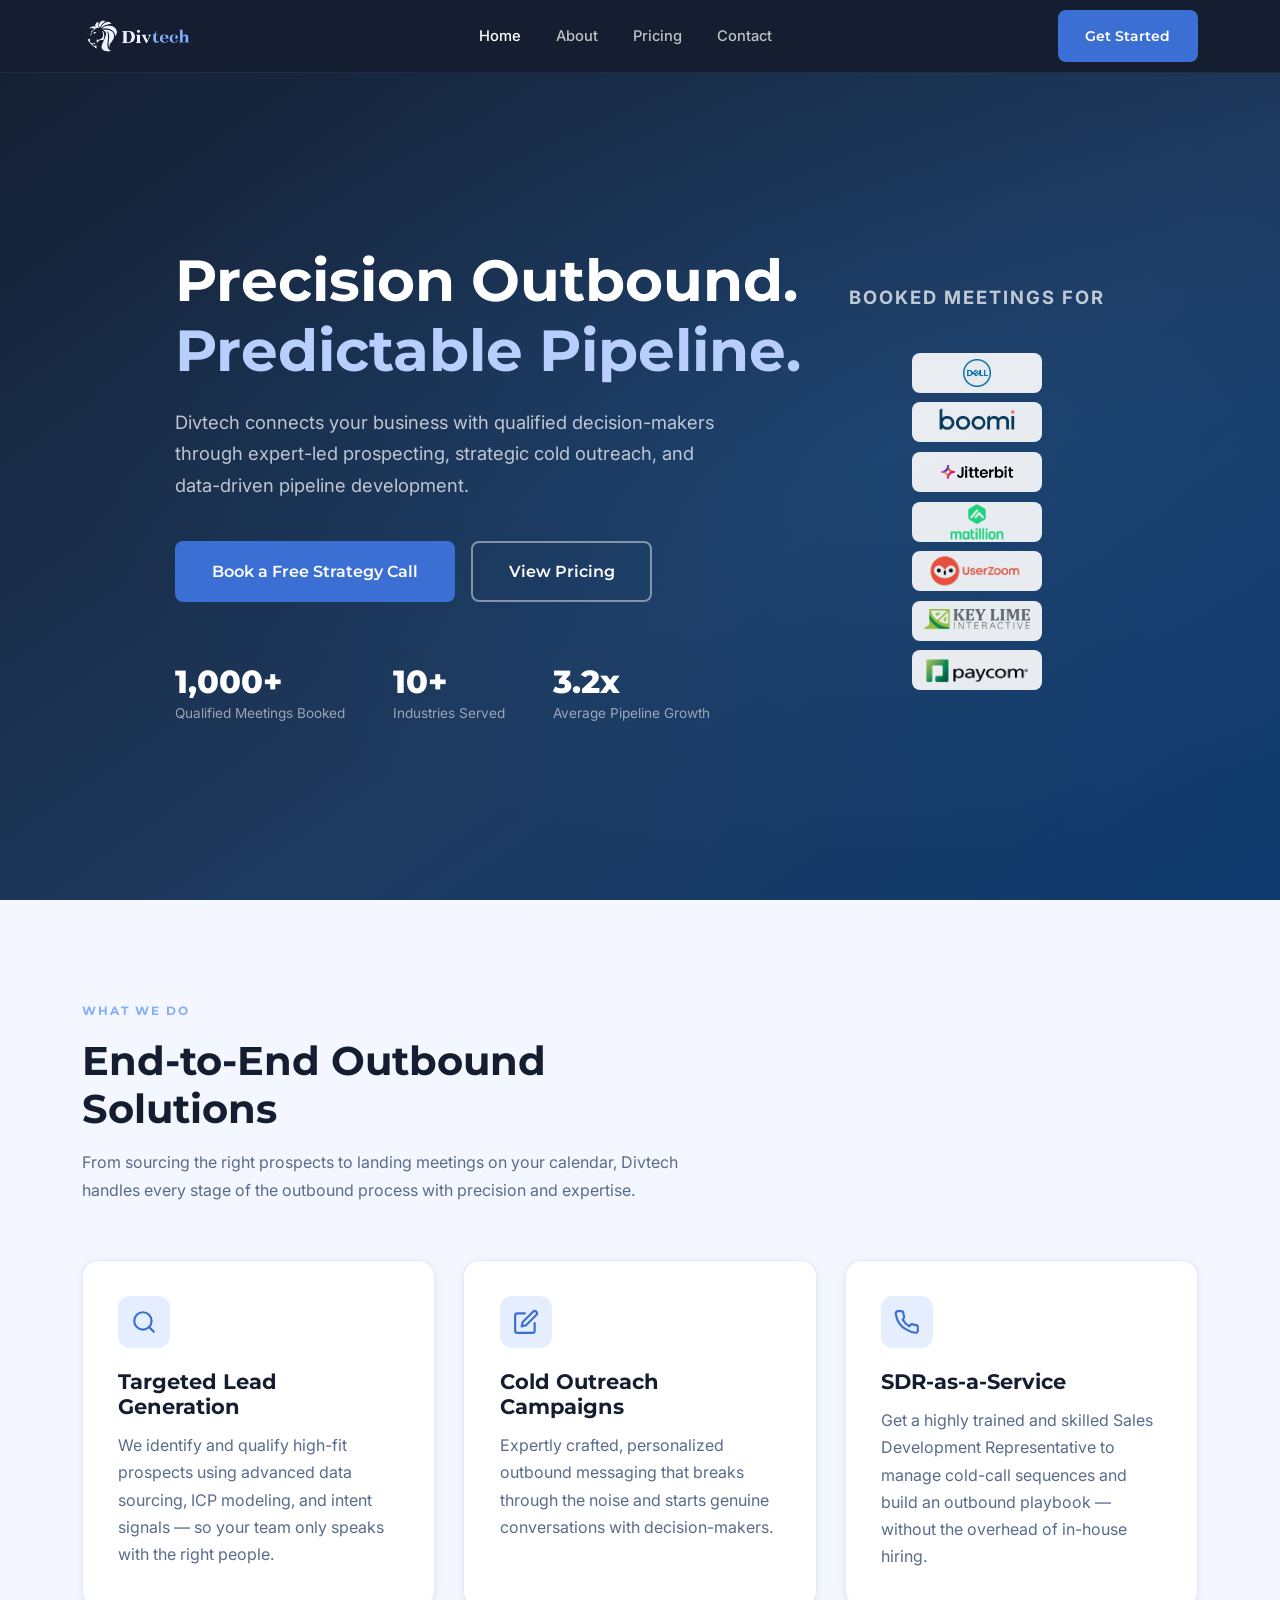
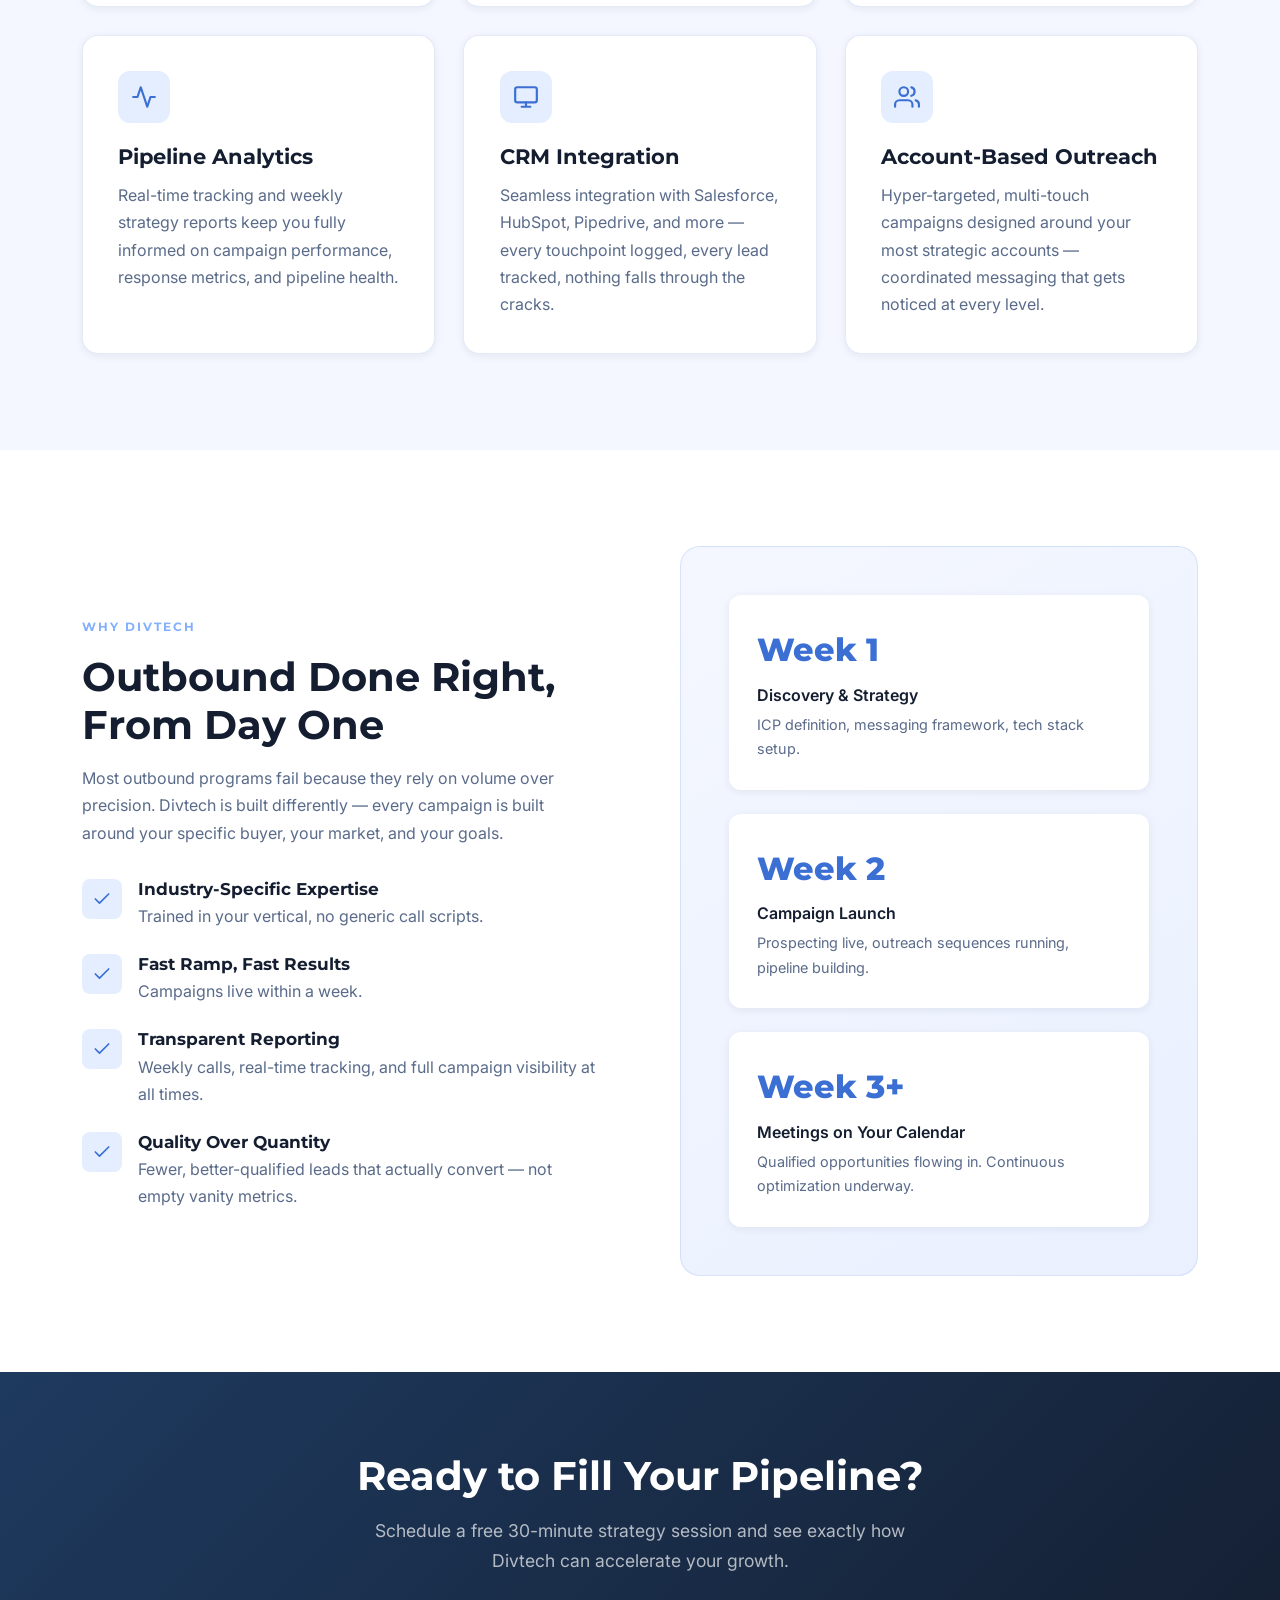
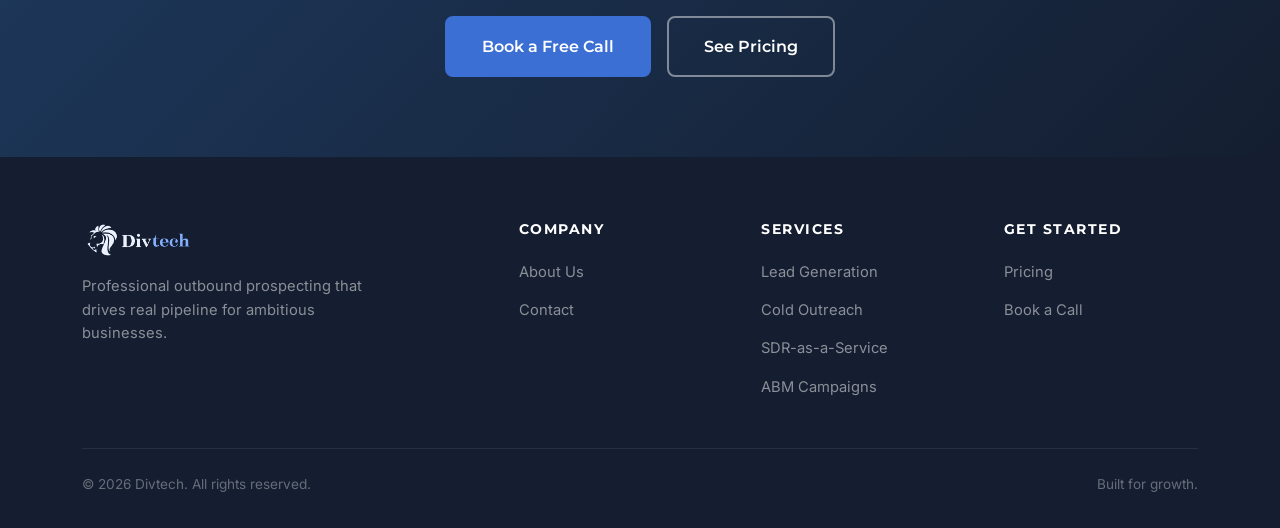
==== index.html @ 72337673 "Remove AB Specialty Silicones logo from hero" ====
<!DOCTYPE html>
<html lang="en">
<head>
  <meta charset="UTF-8" />
  <meta name="viewport" content="width=device-width, initial-scale=1.0" />
  <title>Divtech | Precision Outbound Prospecting</title>
  <link rel="icon" href="Logo%20Files/Favicons/browser.png" type="image/png" />
  <link rel="apple-touch-icon" href="Logo%20Files/Favicons/iPhone.png" />
  <link rel="stylesheet" href="css/styles.css" />
</head>
<body>

  <!-- NAV -->
  <nav class="nav">
    <div class="nav-inner">
      <a href="index.html" class="nav-logo"><img src="Logo%20Files/png/Color%20logo%20-%20no%20background.png" alt="Divtech" style="height:38px;" /></a>
      <ul class="nav-links">
        <li><a href="index.html" class="active">Home</a></li>
        <li><a href="about.html">About</a></li>
        <li><a href="pricing.html">Pricing</a></li>
        <li><a href="contact.html">Contact</a></li>
      </ul>
      <div class="nav-right">
        <a href="contact.html" class="btn btn-primary">Get Started</a>
      </div>
      <button class="nav-toggle" aria-label="Toggle menu">&#9776;</button>
    </div>
  </nav>
  <script>
    document.querySelector('.nav-toggle').addEventListener('click', function() {
      document.querySelector('.nav-links').classList.toggle('open');
    });
  </script>

  <!-- HERO -->
  <section class="hero">
    <div class="container hero-inner">
      <div class="hero-content">
        <h1>Precision Outbound.<br><span>Predictable Pipeline.</span></h1>
        <p>Divtech connects your business with qualified decision-makers through expert-led prospecting, strategic cold outreach, and data-driven pipeline development.</p>
        <div class="hero-cta">
          <a href="contact.html" class="btn btn-primary btn-lg">Book a Free Strategy Call</a>
          <a href="pricing.html" class="btn btn-outline-white btn-lg">View Pricing</a>
        </div>
        <div class="hero-stats">
          <div>
            <div class="hero-stat-num">1,000+</div>
            <div class="hero-stat-label">Qualified Meetings Booked</div>
          </div>
          <div>
            <div class="hero-stat-num">10+</div>
            <div class="hero-stat-label">Industries Served</div>
          </div>
          <div>
            <div class="hero-stat-num">3.2x</div>
            <div class="hero-stat-label">Average Pipeline Growth</div>
          </div>
        </div>
      </div>

      <div class="hero-clients">
        <p class="hero-clients-label">Booked meetings for</p>
        <div class="hero-clients-logos">
          <div class="logo-pill"><img src="Client%20Logos/Dell_logo.png" alt="Dell" /></div>
          <div class="logo-pill"><img src="Client%20Logos/boomi_logo.PNG" alt="Boomi" /></div>
          <div class="logo-pill logo-pill-2x"><img src="Client%20Logos/jitterbit_logo.png" alt="Jitterbit" /></div>
          <div class="logo-pill logo-pill-2x"><img src="Client%20Logos/Matillion_Logo.png" alt="Matillion" /></div>
          <div class="logo-pill logo-pill-2x"><img src="Client%20Logos/UserZoom_logo.png" alt="UserZoom" /></div>
          <div class="logo-pill"><img src="Client%20Logos/Key_Lime_Logo.png" alt="Key Lime Interactive" /></div>
          <div class="logo-pill"><img src="Client%20Logos/Paycom_logo.png" alt="Paycom" /></div>
        </div>
      </div>
    </div>
  </section>

  <!-- SERVICES -->
  <section class="section section-off">
    <div class="container">
      <div class="section-header">
        <span class="section-label">What We Do</span>
        <h2>End-to-End Outbound Solutions</h2>
        <p>From sourcing the right prospects to landing meetings on your calendar, Divtech handles every stage of the outbound process with precision and expertise.</p>
      </div>
      <div class="services-grid">
        <div class="card">
          <div class="card-icon">
            <svg fill="none" stroke-width="2" stroke-linecap="round" stroke-linejoin="round" viewBox="0 0 24 24"><circle cx="11" cy="11" r="8"/><path d="m21 21-4.35-4.35"/></svg>
          </div>
          <h3>Targeted Lead Generation</h3>
          <p>We identify and qualify high-fit prospects using advanced data sourcing, ICP modeling, and intent signals — so your team only speaks with the right people.</p>
        </div>
        <div class="card">
          <div class="card-icon">
            <svg fill="none" stroke-width="2" stroke-linecap="round" stroke-linejoin="round" viewBox="0 0 24 24"><path d="M11 4H4a2 2 0 0 0-2 2v14a2 2 0 0 0 2 2h14a2 2 0 0 0 2-2v-7"/><path d="M18.5 2.5a2.121 2.121 0 0 1 3 3L12 15l-4 1 1-4 9.5-9.5z"/></svg>
          </div>
          <h3>Cold Outreach Campaigns</h3>
          <p>Expertly crafted, personalized outbound messaging that breaks through the noise and starts genuine conversations with decision-makers.</p>
        </div>
        <div class="card">
          <div class="card-icon">
            <svg fill="none" stroke-width="2" stroke-linecap="round" stroke-linejoin="round" viewBox="0 0 24 24"><path d="M22 16.92v3a2 2 0 0 1-2.18 2 19.79 19.79 0 0 1-8.63-3.07A19.5 19.5 0 0 1 4.69 13a19.79 19.79 0 0 1-3.07-8.67A2 2 0 0 1 3.6 2h3a2 2 0 0 1 2 1.72c.127.96.361 1.903.7 2.81a2 2 0 0 1-.45 2.11L8.09 9.91a16 16 0 0 0 6 6l1.27-1.27a2 2 0 0 1 2.11-.45c.907.339 1.85.573 2.81.7A2 2 0 0 1 22 16.92z"/></svg>
          </div>
          <h3>SDR-as-a-Service</h3>
          <p>Get a highly trained and skilled Sales Development Representative to manage cold-call sequences and build an outbound playbook — without the overhead of in-house hiring.</p>
        </div>
        <div class="card">
          <div class="card-icon">
            <svg fill="none" stroke-width="2" stroke-linecap="round" stroke-linejoin="round" viewBox="0 0 24 24"><polyline points="22 12 18 12 15 21 9 3 6 12 2 12"/></svg>
          </div>
          <h3>Pipeline Analytics</h3>
          <p>Real-time tracking and weekly strategy reports keep you fully informed on campaign performance, response metrics, and pipeline health.</p>
        </div>
        <div class="card">
          <div class="card-icon">
            <svg fill="none" stroke-width="2" stroke-linecap="round" stroke-linejoin="round" viewBox="0 0 24 24"><rect x="2" y="3" width="20" height="14" rx="2"/><path d="M8 21h8M12 17v4"/></svg>
          </div>
          <h3>CRM Integration</h3>
          <p>Seamless integration with Salesforce, HubSpot, Pipedrive, and more — every touchpoint logged, every lead tracked, nothing falls through the cracks.</p>
        </div>
        <div class="card">
          <div class="card-icon">
            <svg fill="none" stroke-width="2" stroke-linecap="round" stroke-linejoin="round" viewBox="0 0 24 24"><path d="M17 21v-2a4 4 0 0 0-4-4H5a4 4 0 0 0-4 4v2"/><circle cx="9" cy="7" r="4"/><path d="M23 21v-2a4 4 0 0 0-3-3.87"/><path d="M16 3.13a4 4 0 0 1 0 7.75"/></svg>
          </div>
          <h3>Account-Based Outreach</h3>
          <p>Hyper-targeted, multi-touch campaigns designed around your most strategic accounts — coordinated messaging that gets noticed at every level.</p>
        </div>
      </div>
    </div>
  </section>

  <!-- WHY US -->
  <section class="section">
    <div class="container">
      <div class="why-grid">
        <div>
          <span class="section-label">Why Divtech</span>
          <h2>Outbound Done Right, From Day One</h2>
          <p style="margin: 1rem 0 2rem;">Most outbound programs fail because they rely on volume over precision. Divtech is built differently — every campaign is built around your specific buyer, your market, and your goals.</p>
          <ul class="why-list">
            <li class="why-item">
              <div class="why-icon"><svg fill="none" stroke-width="2" stroke-linecap="round" stroke-linejoin="round" viewBox="0 0 24 24"><polyline points="20 6 9 17 4 12"/></svg></div>
              <div><h4>Industry-Specific Expertise</h4><p>Trained in your vertical, no generic call scripts.</p></div>
            </li>
            <li class="why-item">
              <div class="why-icon"><svg fill="none" stroke-width="2" stroke-linecap="round" stroke-linejoin="round" viewBox="0 0 24 24"><polyline points="20 6 9 17 4 12"/></svg></div>
              <div><h4>Fast Ramp, Fast Results</h4><p>Campaigns live within a week.</p></div>
            </li>
            <li class="why-item">
              <div class="why-icon"><svg fill="none" stroke-width="2" stroke-linecap="round" stroke-linejoin="round" viewBox="0 0 24 24"><polyline points="20 6 9 17 4 12"/></svg></div>
              <div><h4>Transparent Reporting</h4><p>Weekly calls, real-time tracking, and full campaign visibility at all times.</p></div>
            </li>
            <li class="why-item">
              <div class="why-icon"><svg fill="none" stroke-width="2" stroke-linecap="round" stroke-linejoin="round" viewBox="0 0 24 24"><polyline points="20 6 9 17 4 12"/></svg></div>
              <div><h4>Quality Over Quantity</h4><p>Fewer, better-qualified leads that actually convert — not empty vanity metrics.</p></div>
            </li>
          </ul>
        </div>
        <div style="background: linear-gradient(145deg, var(--off-white), var(--gray-light)); border-radius: 20px; padding: 3rem; border: 1px solid var(--border);">
          <div style="display:flex; flex-direction:column; gap:1.5rem;">
            <div style="background:white; border-radius:12px; padding:1.75rem; box-shadow: var(--shadow-sm);">
              <div style="font-family:'Montserrat',sans-serif; font-weight:800; font-size:2rem; color:var(--blue);">Week 1</div>
              <div style="font-weight:600; color:var(--navy); margin:0.25rem 0;">Discovery & Strategy</div>
              <p style="font-size:0.9rem;">ICP definition, messaging framework, tech stack setup.</p>
            </div>
            <div style="background:white; border-radius:12px; padding:1.75rem; box-shadow: var(--shadow-sm);">
              <div style="font-family:'Montserrat',sans-serif; font-weight:800; font-size:2rem; color:var(--blue);">Week 2</div>
              <div style="font-weight:600; color:var(--navy); margin:0.25rem 0;">Campaign Launch</div>
              <p style="font-size:0.9rem;">Prospecting live, outreach sequences running, pipeline building.</p>
            </div>
            <div style="background:white; border-radius:12px; padding:1.75rem; box-shadow: var(--shadow-sm);">
              <div style="font-family:'Montserrat',sans-serif; font-weight:800; font-size:2rem; color:var(--blue);">Week 3+</div>
              <div style="font-weight:600; color:var(--navy); margin:0.25rem 0;">Meetings on Your Calendar</div>
              <p style="font-size:0.9rem;">Qualified opportunities flowing in. Continuous optimization underway.</p>
            </div>
          </div>
        </div>
      </div>
    </div>
  </section>

  <!-- CTA -->
  <div class="cta-section">
    <div class="container">
      <h2>Ready to Fill Your Pipeline?</h2>
      <p>Schedule a free 30-minute strategy session and see exactly how Divtech can accelerate your growth.</p>
      <div class="cta-btns">
        <a href="contact.html" class="btn btn-primary btn-lg">Book a Free Call</a>
        <a href="pricing.html" class="btn btn-outline-white btn-lg">See Pricing</a>
      </div>
    </div>
  </div>

  <!-- FOOTER -->
  <footer class="footer">
    <div class="container">
      <div class="footer-grid">
        <div class="footer-brand">
          <a href="index.html" class="nav-logo"><img src="Logo%20Files/png/Color%20logo%20-%20no%20background.png" alt="Divtech" style="height:38px;" /></a>
          <p>Professional outbound prospecting that drives real pipeline for ambitious businesses.</p>
        </div>
        <div class="footer-col">
          <h5>Company</h5>
          <ul class="footer-links">
            <li><a href="about.html">About Us</a></li>
            <li><a href="contact.html">Contact</a></li>
          </ul>
        </div>
        <div class="footer-col">
          <h5>Services</h5>
          <ul class="footer-links">
            <li><a href="#">Lead Generation</a></li>
            <li><a href="#">Cold Outreach</a></li>
            <li><a href="#">SDR-as-a-Service</a></li>
            <li><a href="#">ABM Campaigns</a></li>
          </ul>
        </div>
        <div class="footer-col">
          <h5>Get Started</h5>
          <ul class="footer-links">
            <li><a href="pricing.html">Pricing</a></li>
            <li><a href="contact.html">Book a Call</a></li>
          </ul>
        </div>
      </div>
      <hr class="footer-divider" />
      <div class="footer-bottom">
        <p>&copy; 2026 Divtech. All rights reserved.</p>
        <p>Built for growth.</p>
      </div>
    </div>
  </footer>

</body>
</html>
---- css/styles.css ----
@import url('https://fonts.googleapis.com/css2?family=Montserrat:wght@400;500;600;700;800&family=Inter:wght@300;400;500;600&display=swap');

/* ORIGINAL PALETTE (revert if needed):
  --navy:       #08111E;
  --blue-dark:  #0C2D57;
  --blue:       #1558A0;
  --blue-mid:   #84affd;
  --blue-light: #AED6F1;
  --blue-pale:  #D6EAF8;
  --off-white:  #F5F8FC;
  --gray-light: #EBF2F9;
  --text:       #1C2B3A;
  --text-muted: #56677A;
  --border:     rgba(21, 88, 160, 0.14);
*/

:root {
  --navy:       #141E30;
  --blue-dark:  #1E3A5F;
  --blue:       #3B6FD4;
  --blue-mid:   #84affd;
  --blue-light: #B8CFFE;
  --blue-pale:  #E4EEFF;
  --off-white:  #F4F7FF;
  --gray-light: #EAF0FF;
  --white:      #FFFFFF;
  --text:       #1A2540;
  --text-muted: #5A6B8A;
  --border:     rgba(59, 111, 212, 0.14);
  --shadow-sm:  0 2px 8px rgba(20,30,48,0.07);
  --shadow-md:  0 6px 24px rgba(20,30,48,0.11);
  --shadow-lg:  0 12px 48px rgba(20,30,48,0.16);
  --radius:     8px;
  --radius-lg:  16px;
  --max-w:      1180px;
}

*, *::before, *::after { box-sizing: border-box; margin: 0; padding: 0; }
html { scroll-behavior: smooth; }
body { font-family: 'Inter', sans-serif; color: var(--text); background: var(--white); line-height: 1.7; font-size: 1rem; }
img { max-width: 100%; display: block; }
a { text-decoration: none; }

h1, h2, h3, h4, h5 { font-family: 'Montserrat', sans-serif; font-weight: 700; line-height: 1.2; color: var(--navy); }
h1 { font-size: clamp(2.2rem, 5vw, 3.6rem); }
h2 { font-size: clamp(1.7rem, 3.5vw, 2.5rem); }
h3 { font-size: 1.3rem; }
h4 { font-size: 1.05rem; }
p { color: var(--text-muted); }

/* ── LAYOUT ── */
.container { max-width: var(--max-w); margin: 0 auto; padding: 0 2rem; }
.section { padding: 96px 0; }
.section-sm { padding: 64px 0; }
.section-dark { background: var(--navy); }
.section-off { background: var(--off-white); }
.section-label {
  display: inline-block;
  font-family: 'Montserrat', sans-serif;
  font-size: 0.75rem;
  font-weight: 700;
  letter-spacing: 2px;
  text-transform: uppercase;
  color: var(--blue-mid);
  margin-bottom: 1rem;
}
.section-header { max-width: 620px; margin-bottom: 3.5rem; }
.section-header h2 { margin-bottom: 1rem; }
.section-header.centered { text-align: center; margin: 0 auto 3.5rem; }

/* ── NAV ── */
.nav {
  position: fixed; top: 0; left: 0; right: 0; z-index: 1000;
  background: var(--navy);
  border-bottom: 1px solid rgba(174,214,241,0.08);
  backdrop-filter: blur(10px);
}
.nav-inner {
  max-width: var(--max-w); margin: 0 auto; padding: 0 2rem;
  display: flex; align-items: center; justify-content: space-between;
  height: 72px;
}
.nav-logo {
  font-family: 'Montserrat', sans-serif;
  font-size: 1.55rem; font-weight: 800;
  color: var(--white); letter-spacing: -0.5px;
}
.nav-logo span { color: var(--blue-mid); }
.nav-links { display: flex; align-items: center; gap: 2.2rem; list-style: none; }
.nav-links a {
  color: rgba(255,255,255,0.72); font-size: 0.92rem;
  font-weight: 500; transition: color 0.2s;
}
.nav-links a:hover, .nav-links a.active { color: var(--white); }
.nav-right { display: flex; align-items: center; gap: 1rem; }

/* ── BUTTONS ── */
.btn {
  display: inline-flex; align-items: center; gap: 0.5rem;
  padding: 0.72rem 1.6rem; border-radius: var(--radius);
  font-family: 'Montserrat', sans-serif; font-size: 0.9rem; font-weight: 600;
  cursor: pointer; transition: all 0.22s; border: 2px solid transparent; white-space: nowrap;
}
.btn-primary { background: var(--blue); color: var(--white); border-color: var(--blue); }
.btn-primary:hover { background: var(--blue-dark); border-color: var(--blue-dark); transform: translateY(-1px); box-shadow: 0 6px 20px rgba(21,88,160,0.38); }
.btn-outline-white { background: transparent; color: var(--white); border-color: rgba(255,255,255,0.45); }
.btn-outline-white:hover { border-color: var(--white); background: rgba(255,255,255,0.08); }
.btn-outline { background: transparent; color: var(--blue); border-color: var(--blue); }
.btn-outline:hover { background: var(--blue); color: var(--white); }
.btn-lg { padding: 0.95rem 2.2rem; font-size: 1rem; }

/* ── HERO ── */
.hero {
  min-height: 100vh;
  background: linear-gradient(145deg, var(--navy) 0%, var(--blue-dark) 60%, #0E3A6E 100%);
  display: flex; align-items: center;
  padding-top: 72px;
  position: relative; overflow: hidden;
}
.hero::before {
  content: '';
  position: absolute; inset: 0;
  background: radial-gradient(ellipse at 70% 50%, rgba(26,111,191,0.18) 0%, transparent 65%);
}
.hero-inner { position: relative; z-index: 1; padding: 80px 0; }
.hero-badge {
  display: inline-flex; align-items: center; gap: 0.5rem;
  background: rgba(174,214,241,0.1); border: 1px solid rgba(174,214,241,0.25);
  color: var(--blue-light); padding: 0.4rem 1rem; border-radius: 100px;
  font-size: 0.82rem; font-weight: 600; letter-spacing: 0.5px;
  margin-bottom: 1.8rem;
}
.hero h1 { color: var(--white); margin-bottom: 1.4rem; max-width: 700px; }
.hero h1 span { color: var(--blue-light); }
.hero p { font-size: 1.15rem; color: rgba(255,255,255,0.72); max-width: 560px; margin-bottom: 2.5rem; }
.hero-cta { display: flex; gap: 1rem; flex-wrap: wrap; margin-bottom: 4rem; }
.hero-stats { display: flex; gap: 3rem; flex-wrap: wrap; }
.hero-stat-num {
  font-family: 'Montserrat', sans-serif;
  font-size: 2rem; font-weight: 800; color: var(--white); line-height: 1;
}
.hero-stat-label { font-size: 0.85rem; color: rgba(255,255,255,0.55); margin-top: 0.25rem; }

/* ── PAGE HEADER ── */
.page-header {
  background: linear-gradient(145deg, var(--navy) 0%, var(--blue-dark) 100%);
  padding: 140px 0 80px;
  text-align: center;
}
.page-header h1 { color: var(--white); margin-bottom: 1rem; }
.page-header p { color: rgba(255,255,255,0.68); font-size: 1.1rem; max-width: 560px; margin: 0 auto; }

/* ── CARDS ── */
.card {
  background: var(--white); border-radius: var(--radius-lg);
  padding: 2.2rem; border: 1px solid var(--border);
  box-shadow: var(--shadow-sm); transition: box-shadow 0.25s, transform 0.25s;
}
.card:hover { box-shadow: var(--shadow-md); transform: translateY(-3px); }
.card-icon {
  width: 52px; height: 52px; border-radius: 12px;
  background: var(--blue-pale); display: flex; align-items: center; justify-content: center;
  margin-bottom: 1.4rem;
}
.card-icon svg { width: 26px; height: 26px; stroke: var(--blue); }
.card h3 { margin-bottom: 0.75rem; }

/* ── GRID ── */
.grid-2 { display: grid; grid-template-columns: repeat(2, 1fr); gap: 1.75rem; }
.grid-3 { display: grid; grid-template-columns: repeat(3, 1fr); gap: 1.75rem; }
.grid-4 { display: grid; grid-template-columns: repeat(4, 1fr); gap: 1.5rem; }

/* ── CLIENTS BAR ── */
.hero-inner { display: flex; align-items: center; justify-content: space-between; gap: 3rem; }
.hero-content { flex: 1; }
.hero-clients { flex-shrink: 0; display: flex; flex-direction: column; align-items: center; }
.hero-clients-label { font-size: 0.72rem; font-weight: 700; letter-spacing: 2px; text-transform: uppercase; color: rgba(255,255,255,0.45); margin-bottom: 1rem; text-align: center; }
.hero-clients-logos { display: flex; flex-direction: column; gap: 0.6rem; }
.logo-pill { background: #ffffff; border-radius: 8px; padding: 6px 12px; width: 130px; height: 40px; display: flex; align-items: center; justify-content: center; opacity: 0.9; transition: opacity 0.2s; }
.logo-pill:hover { opacity: 1; }
.logo-pill img { max-width: 100%; max-height: 100%; object-fit: contain; background: none; }
.logo-pill-sm { padding: 0 2px; }
.logo-pill-2x { overflow: hidden; padding: 0; }
.logo-pill-2x img { transform: scale(2); }

/* ── SERVICES ── */
.services-grid { display: grid; grid-template-columns: repeat(3, 1fr); gap: 1.75rem; }

/* ── STATS BAR ── */
.stats-bar { background: var(--blue); padding: 3rem 0; }
.stats-bar-inner { display: flex; justify-content: space-around; flex-wrap: wrap; gap: 2rem; }
.stat-item { text-align: center; }
.stat-num { font-family: 'Montserrat', sans-serif; font-size: 2.4rem; font-weight: 800; color: var(--white); }
.stat-label { font-size: 0.88rem; color: rgba(255,255,255,0.7); margin-top: 0.25rem; }

/* ── WHY US ── */
.why-grid { display: grid; grid-template-columns: 1fr 1fr; gap: 5rem; align-items: center; }
.why-list { list-style: none; display: flex; flex-direction: column; gap: 1.5rem; }
.why-item { display: flex; gap: 1rem; align-items: flex-start; }
.why-icon {
  width: 40px; height: 40px; border-radius: 8px;
  background: var(--blue-pale); flex-shrink: 0;
  display: flex; align-items: center; justify-content: center;
}
.why-icon svg { width: 20px; height: 20px; stroke: var(--blue); }
.why-item h4 { margin-bottom: 0.25rem; }

/* ── CTA SECTION ── */
.cta-section {
  background: linear-gradient(135deg, var(--blue-dark) 0%, var(--navy) 100%);
  padding: 80px 0; text-align: center;
}
.cta-section h2 { color: var(--white); margin-bottom: 1rem; }
.cta-section p { color: rgba(255,255,255,0.68); font-size: 1.1rem; max-width: 540px; margin: 0 auto 2.5rem; }
.cta-btns { display: flex; justify-content: center; gap: 1rem; flex-wrap: wrap; }

/* ── PRICING ── */
.pricing-grid { display: grid; grid-template-columns: repeat(4, 1fr); gap: 1.5rem; align-items: start; }
.pricing-card {
  background: var(--white); border-radius: var(--radius-lg);
  padding: 2.5rem 2rem; border: 1px solid var(--border); box-shadow: var(--shadow-sm);
}
.pricing-card.featured {
  background: #84affd; border-color: #84affd;
  box-shadow: var(--shadow-lg);
}
.pricing-card.featured h3,
.pricing-card.featured .pricing-price,
.pricing-card.featured .pricing-period,
.pricing-card.featured p,
.pricing-card.featured .pricing-features li { color: var(--navy); }
.pricing-card.featured .pricing-features li::before { color: var(--navy); }
.pricing-badge {
  display: inline-block; background: rgba(255,255,255,0.2);
  color: var(--white); font-size: 0.75rem; font-weight: 700;
  letter-spacing: 1px; text-transform: uppercase;
  padding: 0.3rem 0.85rem; border-radius: 100px; margin-bottom: 1.2rem;
}
.pricing-card h3 { margin-bottom: 0.5rem; }
.pricing-card > p { font-size: 0.92rem; margin-bottom: 1.75rem; }
.pricing-price { font-family: 'Montserrat', sans-serif; font-size: 2.8rem; font-weight: 800; color: var(--navy); line-height: 1; }
.pricing-period { font-size: 0.9rem; color: var(--text-muted); margin-bottom: 1.75rem; margin-top: 0.25rem; }
.pricing-divider { border: none; border-top: 1px solid var(--border); margin: 1.5rem 0; }
.pricing-card.featured .pricing-divider { border-color: rgba(20,30,48,0.15); }
.pricing-features { list-style: none; display: flex; flex-direction: column; gap: 0.85rem; margin-bottom: 2rem; }
.pricing-features li { display: flex; align-items: flex-start; gap: 0.6rem; font-size: 0.93rem; color: var(--text-muted); }
.pricing-features li::before { content: '✓'; font-weight: 700; color: var(--blue); flex-shrink: 0; margin-top: 0.05rem; }
.pricing-card.featured .btn-outline-white { border-color: var(--navy); color: var(--navy); }
.pricing-card.featured .pricing-badge { background: rgba(20,30,48,0.15); color: var(--navy); }

/* ── REVIEWS ── */
.reviews-grid { display: grid; grid-template-columns: repeat(3, 1fr); gap: 1.75rem; }
.review-card {
  background: var(--white); border-radius: var(--radius-lg);
  padding: 2rem; border: 1px solid var(--border); box-shadow: var(--shadow-sm);
}
.review-stars { color: #F4C430; font-size: 1rem; margin-bottom: 1rem; letter-spacing: 2px; }
.review-text { font-style: italic; color: var(--text-muted); margin-bottom: 1.5rem; line-height: 1.7; }
.reviewer { display: flex; align-items: center; gap: 0.85rem; }
.reviewer-avatar {
  width: 44px; height: 44px; border-radius: 50%;
  background: var(--blue-pale); display: flex; align-items: center; justify-content: center;
  font-family: 'Montserrat', sans-serif; font-weight: 700; font-size: 0.9rem; color: var(--blue);
}
.reviewer-name { font-family: 'Montserrat', sans-serif; font-weight: 600; font-size: 0.95rem; color: var(--navy); }
.reviewer-role { font-size: 0.82rem; color: var(--text-muted); }
.rating-summary {
  text-align: center; background: var(--blue); color: var(--white);
  border-radius: var(--radius-lg); padding: 3rem 2rem; margin-bottom: 3rem;
}
.rating-big { font-family: 'Montserrat', sans-serif; font-size: 5rem; font-weight: 800; line-height: 1; }
.rating-stars-big { font-size: 1.6rem; letter-spacing: 4px; color: #F4C430; margin: 0.5rem 0; }
.rating-count { color: rgba(255,255,255,0.7); font-size: 0.92rem; }

/* ── CONTACT ── */
.contact-grid { display: grid; grid-template-columns: 1fr 1.5fr; gap: 5rem; align-items: start; }
.contact-info-item { display: flex; gap: 1rem; align-items: flex-start; margin-bottom: 2rem; }
.contact-icon {
  width: 44px; height: 44px; border-radius: 10px;
  background: var(--blue-pale); flex-shrink: 0;
  display: flex; align-items: center; justify-content: center;
}
.contact-icon svg { width: 20px; height: 20px; stroke: var(--blue); }
.contact-info-item h4 { margin-bottom: 0.25rem; }
.contact-info-item p { font-size: 0.93rem; }
.form-group { margin-bottom: 1.4rem; }
.form-row { display: grid; grid-template-columns: 1fr 1fr; gap: 1.25rem; }
label { display: block; font-size: 0.88rem; font-weight: 600; color: var(--navy); margin-bottom: 0.5rem; font-family: 'Montserrat', sans-serif; }
input, textarea, select {
  width: 100%; padding: 0.8rem 1rem;
  border: 1.5px solid var(--border); border-radius: var(--radius);
  font-family: 'Inter', sans-serif; font-size: 0.95rem; color: var(--text);
  background: var(--white); transition: border-color 0.2s, box-shadow 0.2s;
  outline: none;
}
input:focus, textarea:focus, select:focus {
  border-color: var(--blue); box-shadow: 0 0 0 3px rgba(21,88,160,0.12);
}
textarea { resize: vertical; min-height: 140px; }

/* ── ABOUT ── */
.about-grid { display: grid; grid-template-columns: 1fr 1fr; gap: 5rem; align-items: center; }
.about-img-block {
  background: linear-gradient(145deg, var(--blue-dark), var(--blue));
  border-radius: var(--radius-lg); padding: 3rem;
  aspect-ratio: 4/3; display: flex; align-items: center; justify-content: center;
}
.about-img-text { text-align: center; color: var(--white); }
.about-img-text .big { font-family: 'Montserrat', sans-serif; font-size: 4rem; font-weight: 800; opacity: 0.3; display: block; }
.about-img-text span:last-child { font-size: 1rem; opacity: 0.6; }
.values-grid { display: grid; grid-template-columns: repeat(2, 1fr); gap: 1.25rem; }
.value-card {
  background: var(--white); padding: 1.75rem; border-radius: var(--radius-lg);
  border: 1px solid var(--border); box-shadow: var(--shadow-sm);
}
.value-num { font-family: 'Montserrat', sans-serif; font-size: 2rem; font-weight: 800; color: var(--blue-pale); line-height: 1; margin-bottom: 0.75rem; }
.value-card h4 { margin-bottom: 0.5rem; }

/* ── FOOTER ── */
.footer { background: var(--navy); padding: 64px 0 32px; }
.footer-grid { display: grid; grid-template-columns: 2fr 1fr 1fr 1fr; gap: 3rem; margin-bottom: 3rem; }
.footer-brand p { color: rgba(255,255,255,0.5); font-size: 0.92rem; margin-top: 1rem; max-width: 280px; line-height: 1.6; }
.footer-col h5 { font-family: 'Montserrat', sans-serif; font-size: 0.85rem; font-weight: 700; color: var(--white); text-transform: uppercase; letter-spacing: 1.5px; margin-bottom: 1.25rem; }
.footer-links { list-style: none; display: flex; flex-direction: column; gap: 0.7rem; }
.footer-links a { color: rgba(255,255,255,0.5); font-size: 0.92rem; transition: color 0.2s; }
.footer-links a:hover { color: var(--white); }
.footer-divider { border: none; border-top: 1px solid rgba(255,255,255,0.08); margin-bottom: 1.5rem; }
.footer-bottom { display: flex; justify-content: space-between; align-items: center; }
.footer-bottom p { color: rgba(255,255,255,0.35); font-size: 0.85rem; }

/* ── HAMBURGER ── */
.nav-toggle {
  display: none;
  background: none;
  border: none;
  cursor: pointer;
  color: white;
  font-size: 1.75rem;
  line-height: 1;
  padding: 0.25rem 0.5rem;
}

/* ── RESPONSIVE ── */
@media (max-width: 1024px) {
  .grid-3, .services-grid, .pricing-grid, .reviews-grid { grid-template-columns: repeat(2, 1fr); }
  .grid-4 { grid-template-columns: repeat(2, 1fr); }
  .footer-grid { grid-template-columns: 1fr 1fr; }
  .pricing-card.featured { transform: none; }
  .why-grid, .about-grid, .contact-grid { grid-template-columns: 1fr; gap: 3rem; }
}
@media (max-width: 768px) {
  .section { padding: 64px 0; }
  .grid-2, .grid-3, .services-grid, .pricing-grid, .reviews-grid, .values-grid { grid-template-columns: 1fr; }
  .nav-links {
    display: none;
    flex-direction: column;
    position: absolute;
    top: 72px; left: 0; right: 0;
    background: var(--navy);
    padding: 1rem 2rem 1.5rem;
    gap: 0;
    border-top: 1px solid rgba(174,214,241,0.08);
    z-index: 999;
  }
  .nav-links.open { display: flex; }
  .nav-links li { border-bottom: 1px solid rgba(255,255,255,0.06); }
  .nav-links a { display: block; padding: 0.85rem 0; font-size: 1rem; }
  .nav-toggle { display: flex; }
  .nav-right { display: none; }
  .hero-stats { gap: 2rem; justify-content: center; }
  .hero-inner { flex-direction: column; text-align: center; }
  .hero-content { text-align: center; }
  .hero h1, .hero p { text-align: center; }
  .hero-cta { justify-content: center; }
  .hero-clients { width: 100%; }
  .hero-clients-logos { flex-direction: row; flex-wrap: wrap; justify-content: center; }
  .stats-bar-inner { justify-content: center; }
  .section-header { text-align: center; }
  .why-list { text-align: left; }
  .footer-grid { grid-template-columns: 1fr; gap: 2rem; }
  .footer-brand, .footer-col { text-align: center; }
  .footer-links { align-items: center; }
  .footer-bottom { flex-direction: column; gap: 0.5rem; text-align: center; }
  .form-row { grid-template-columns: 1fr; }
  .cta-section { text-align: center; }
}
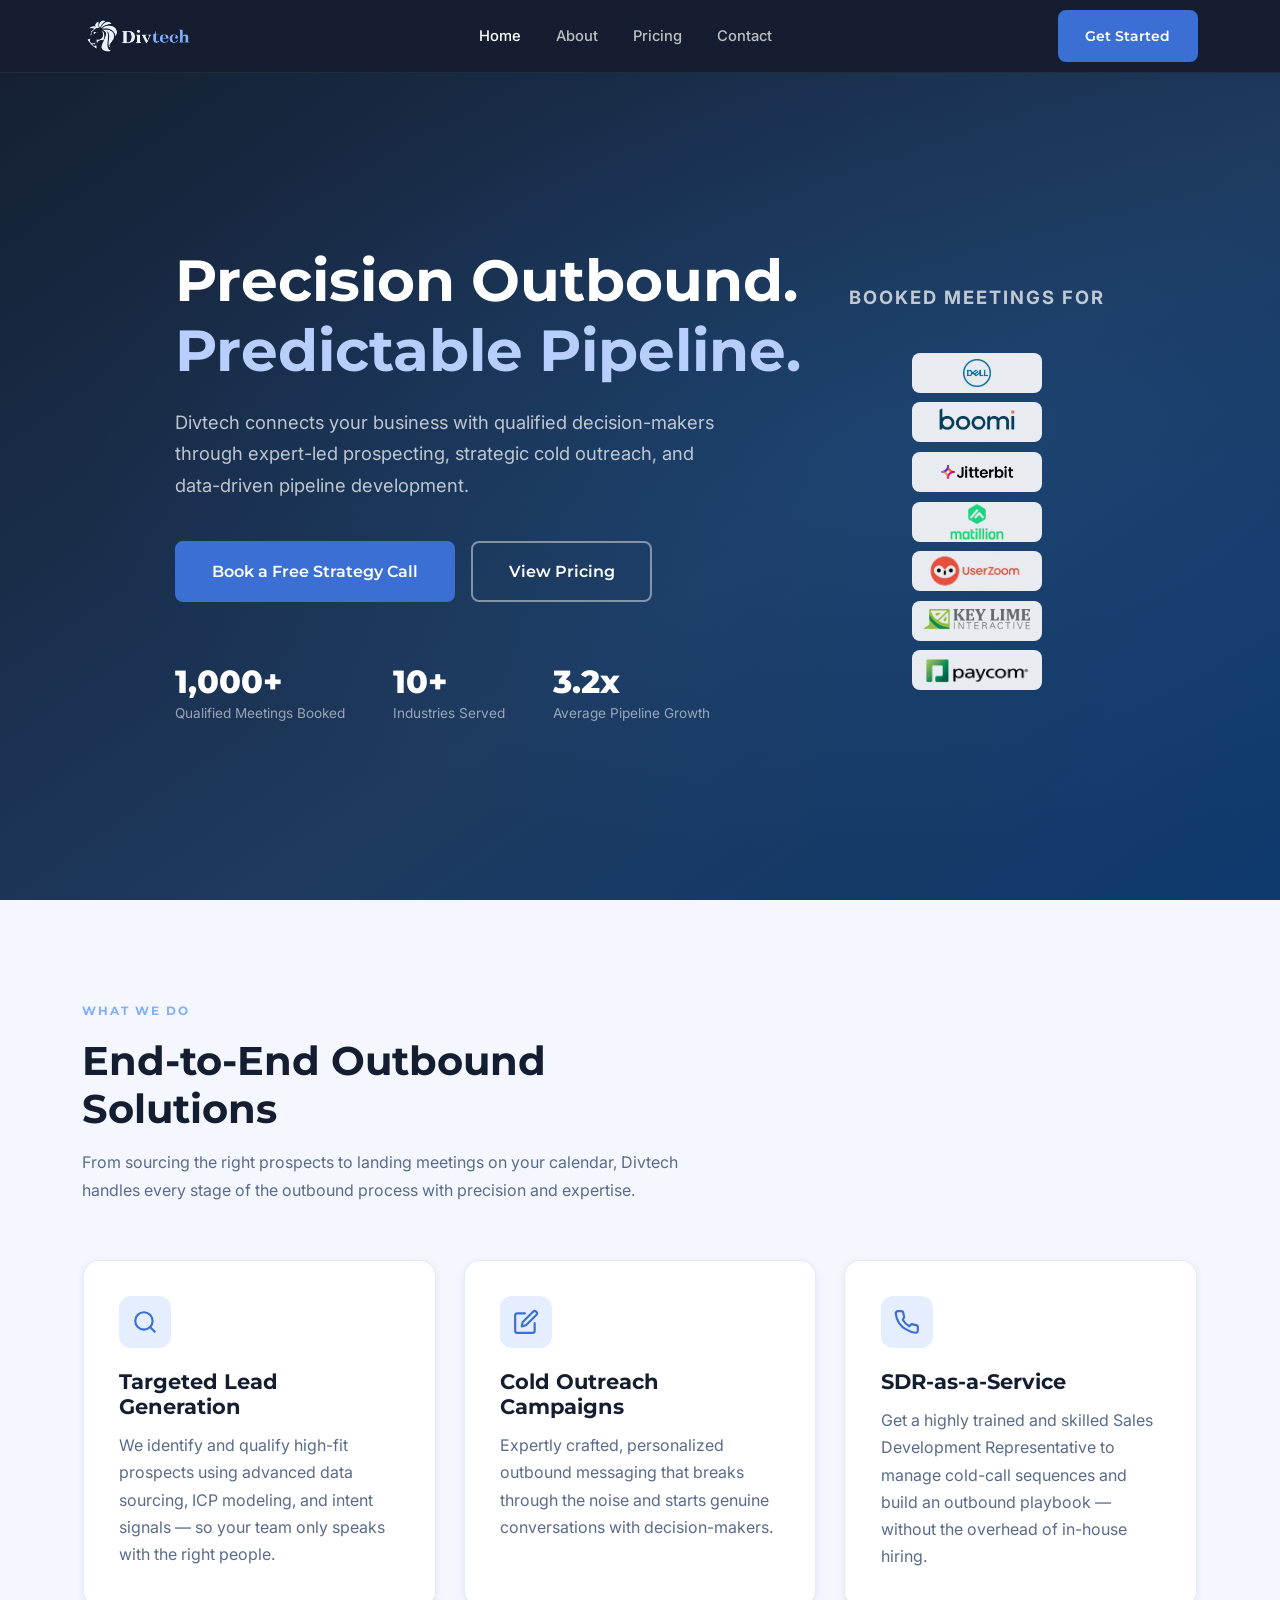
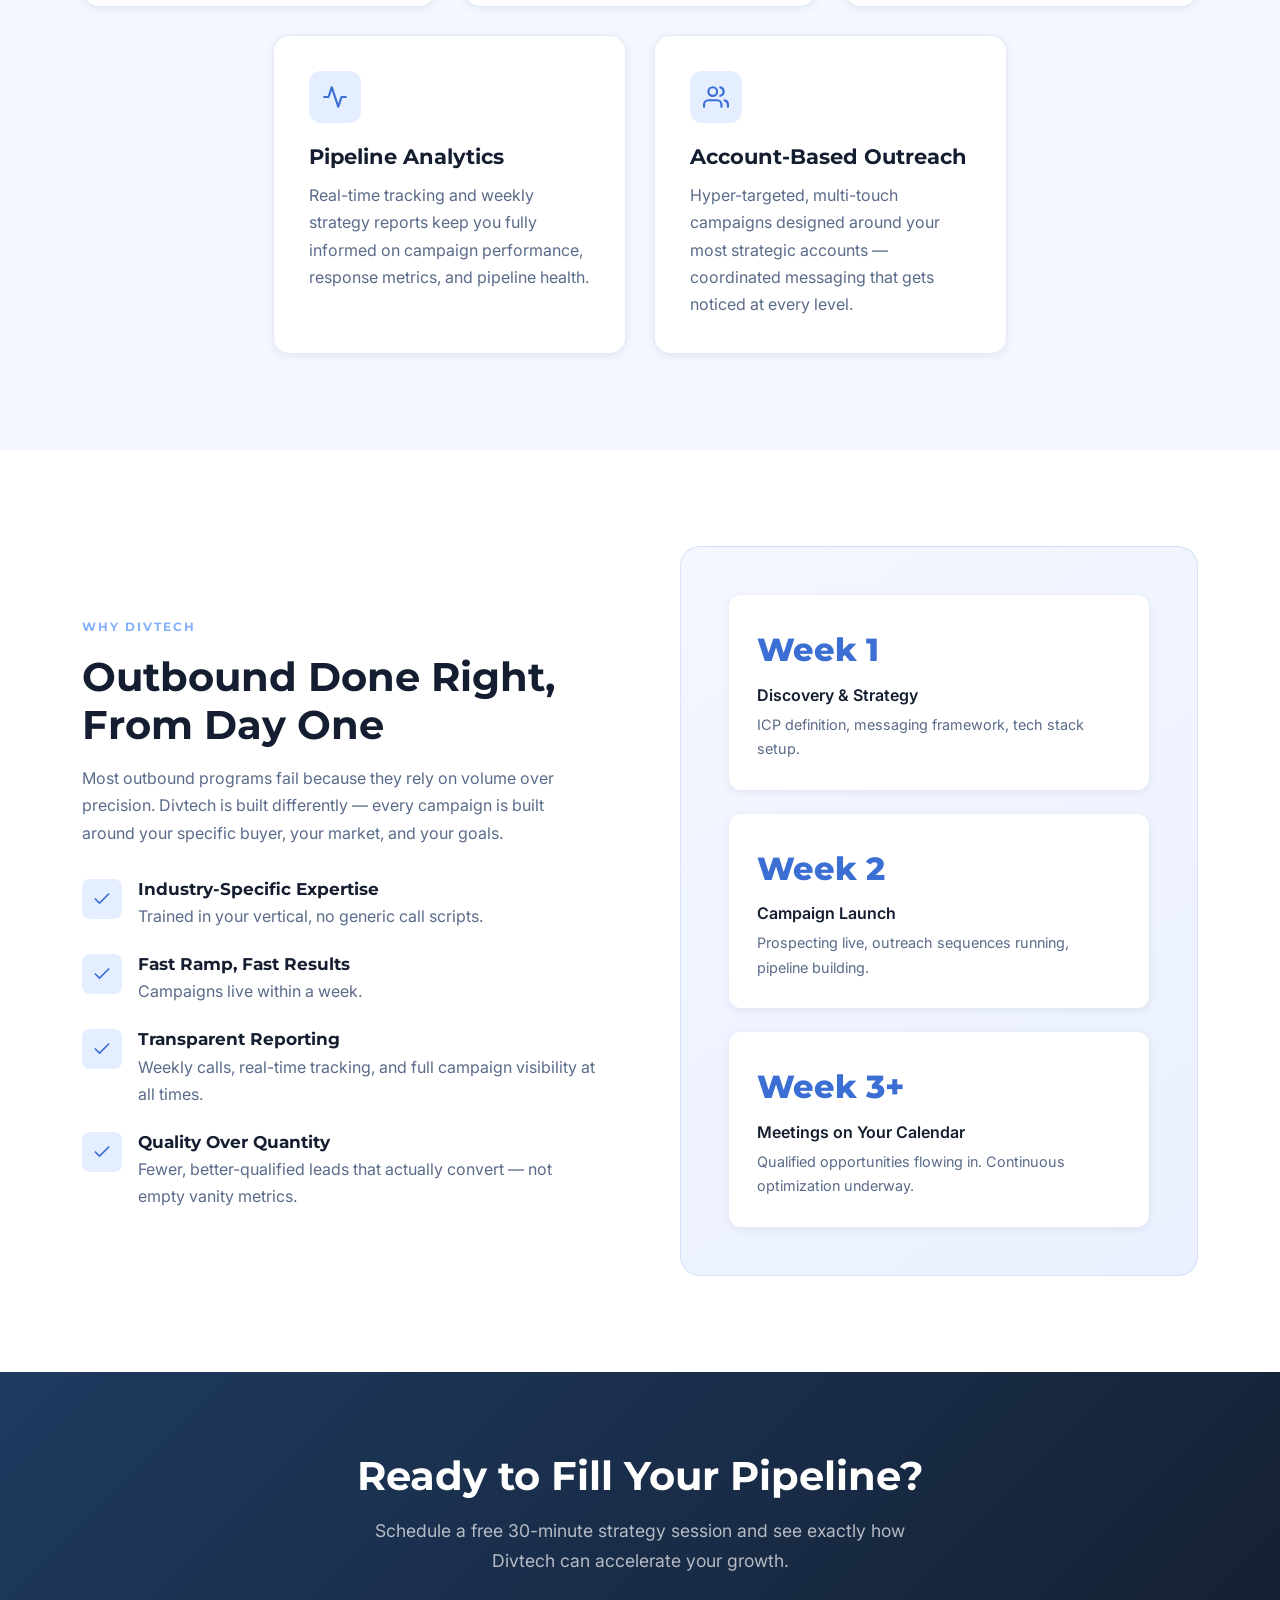
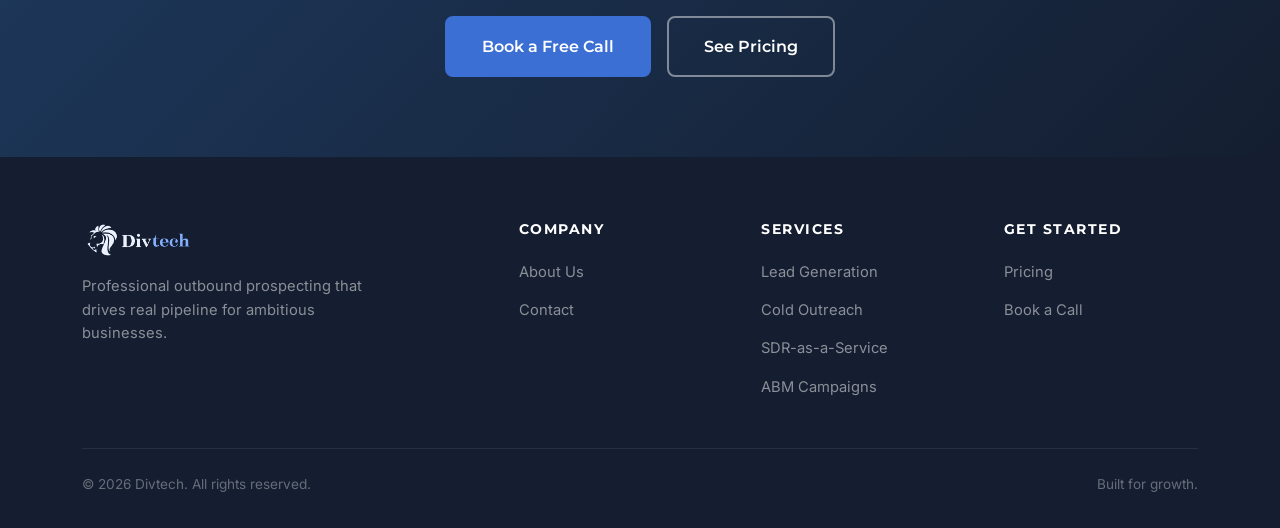
==== commit 42b2774b: "Remove CRM Integration card, center last row of services" ====
--- a/index.html
+++ b/index.html
@@ -109,13 +109,6 @@
           </div>
           <h3>Pipeline Analytics</h3>
           <p>Real-time tracking and weekly strategy reports keep you fully informed on campaign performance, response metrics, and pipeline health.</p>
-        </div>
-        <div class="card">
-          <div class="card-icon">
-            <svg fill="none" stroke-width="2" stroke-linecap="round" stroke-linejoin="round" viewBox="0 0 24 24"><rect x="2" y="3" width="20" height="14" rx="2"/><path d="M8 21h8M12 17v4"/></svg>
-          </div>
-          <h3>CRM Integration</h3>
-          <p>Seamless integration with Salesforce, HubSpot, Pipedrive, and more — every touchpoint logged, every lead tracked, nothing falls through the cracks.</p>
         </div>
         <div class="card">
           <div class="card-icon">
--- a/css/styles.css
+++ b/css/styles.css
@@ -184,7 +184,8 @@
 .logo-pill-2x img { transform: scale(2); }
 
 /* ── SERVICES ── */
-.services-grid { display: grid; grid-template-columns: repeat(3, 1fr); gap: 1.75rem; }
+.services-grid { display: flex; flex-wrap: wrap; justify-content: center; gap: 1.75rem; }
+.services-grid .card { width: calc(33.33% - 1.2rem); }
 
 /* ── STATS BAR ── */
 .stats-bar { background: var(--blue); padding: 3rem 0; }
@@ -350,7 +351,8 @@
 }
 @media (max-width: 768px) {
   .section { padding: 64px 0; }
-  .grid-2, .grid-3, .services-grid, .pricing-grid, .reviews-grid, .values-grid { grid-template-columns: 1fr; }
+  .grid-2, .grid-3, .pricing-grid, .reviews-grid, .values-grid { grid-template-columns: 1fr; }
+  .services-grid .card { width: 100%; }
   .nav-links {
     display: none;
     flex-direction: column;
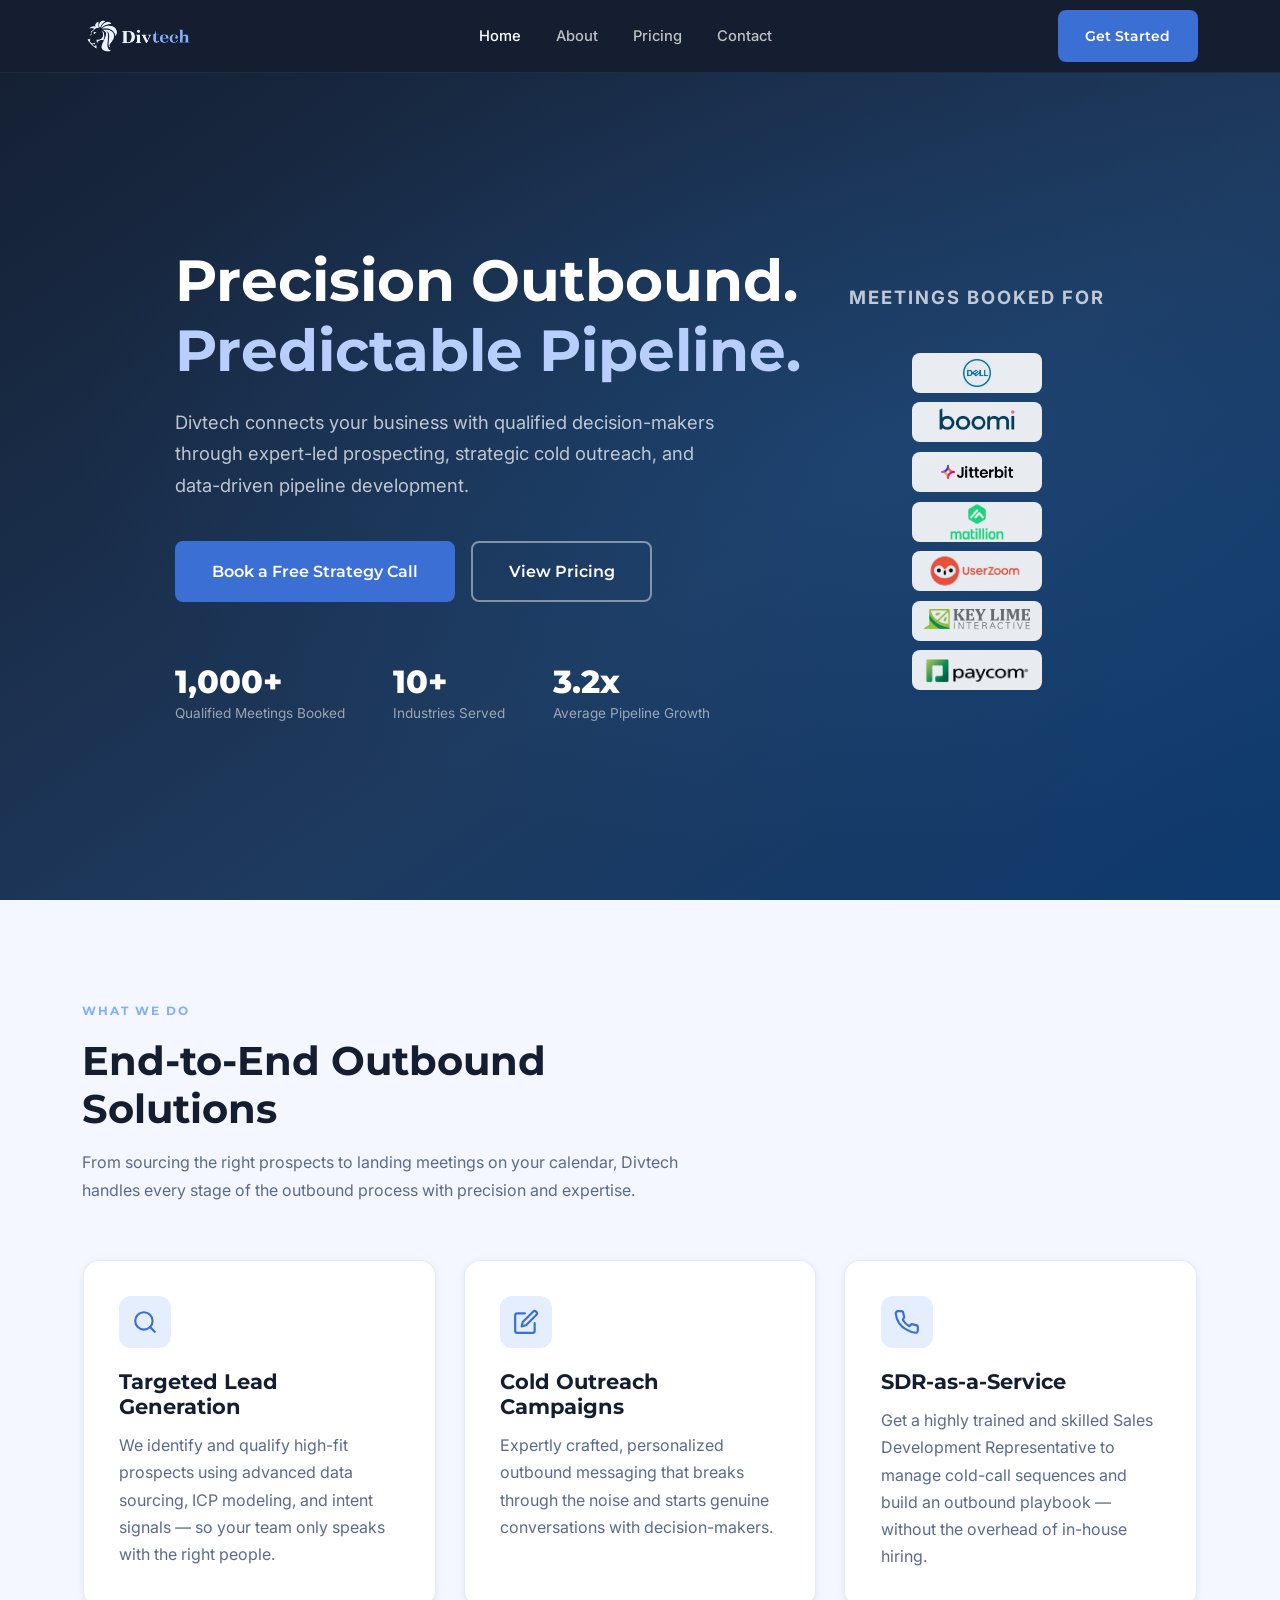
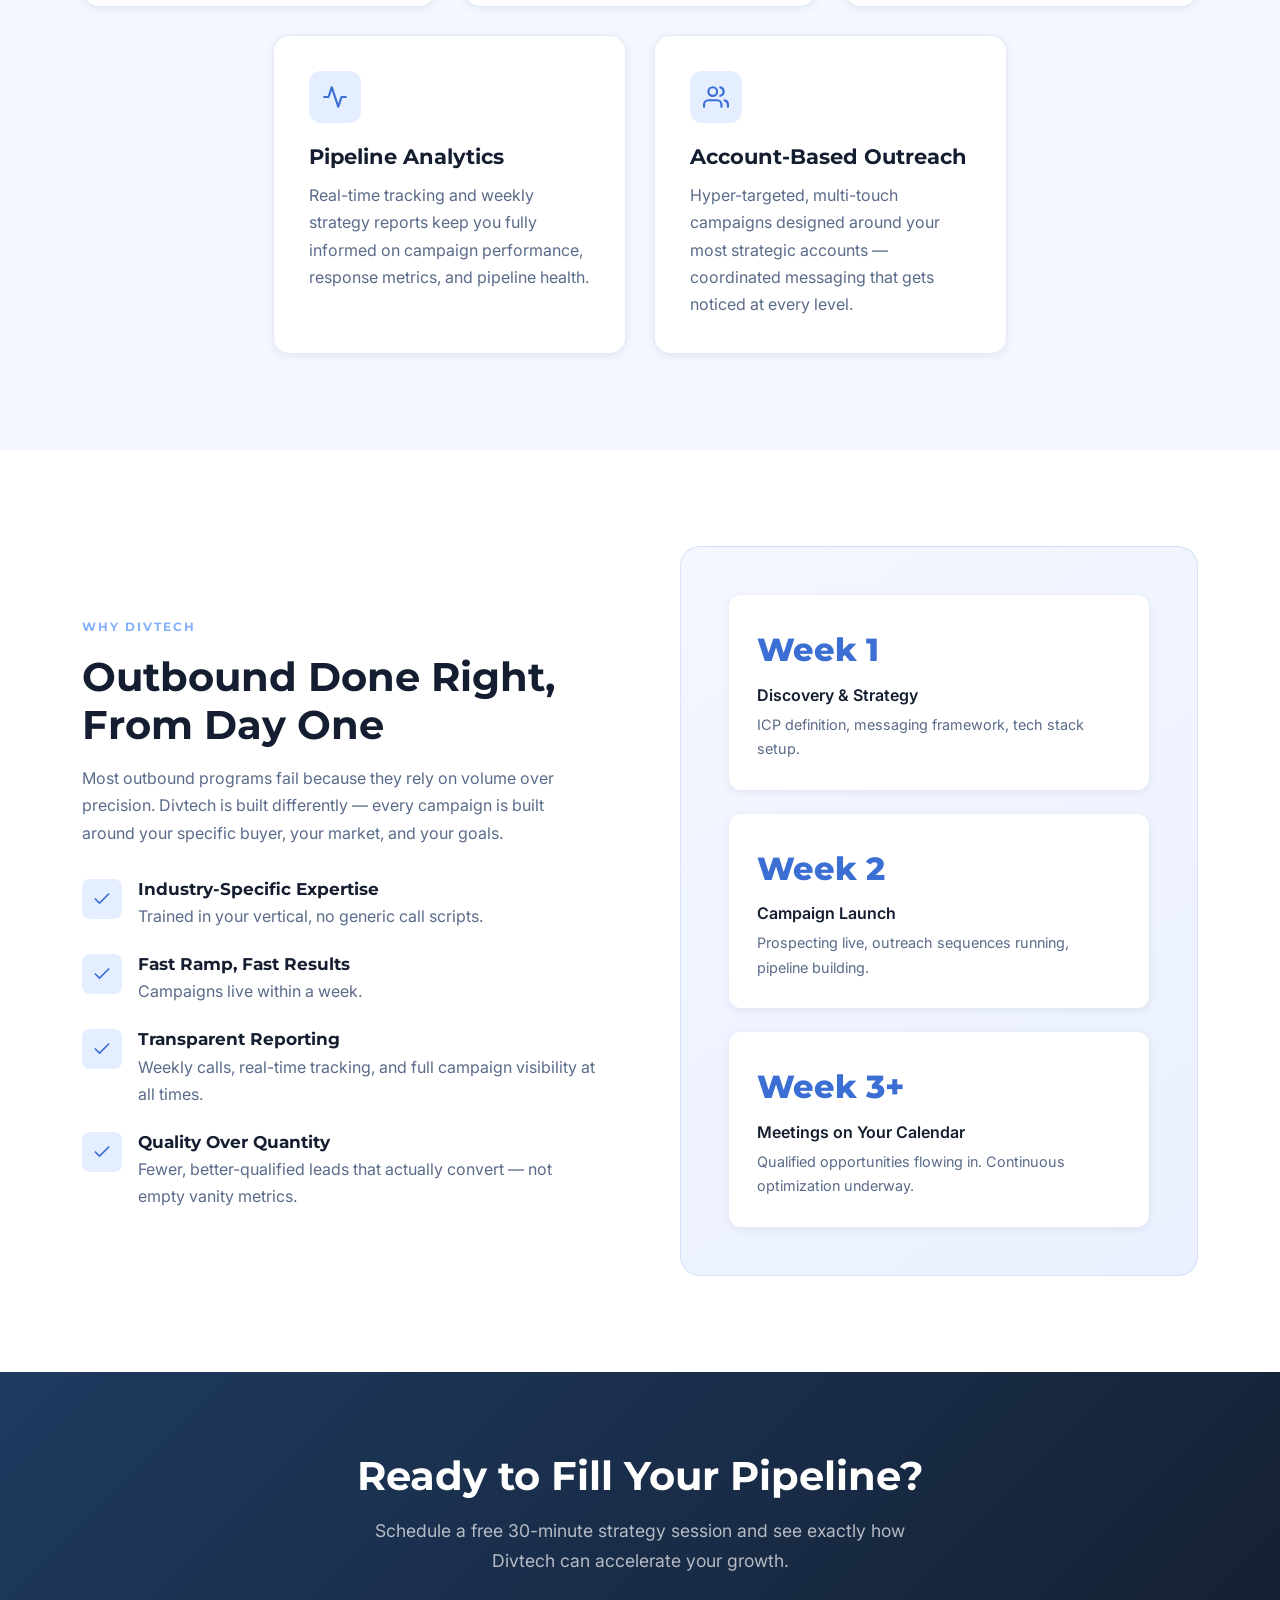
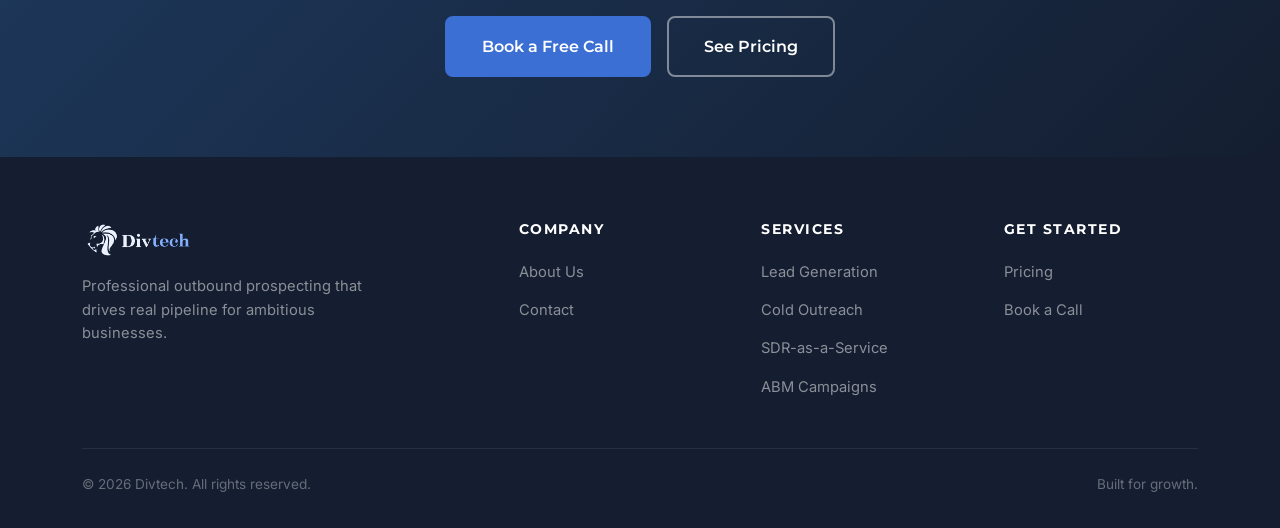
==== commit ac0c4a2e: "Change label to meetings booked for" ====
--- a/index.html
+++ b/index.html
@@ -59,7 +59,7 @@
       </div>
 
       <div class="hero-clients">
-        <p class="hero-clients-label">Booked meetings for</p>
+        <p class="hero-clients-label">Meetings booked for</p>
         <div class="hero-clients-logos">
           <div class="logo-pill"><img src="Client%20Logos/Dell_logo.png" alt="Dell" /></div>
           <div class="logo-pill"><img src="Client%20Logos/boomi_logo.PNG" alt="Boomi" /></div>
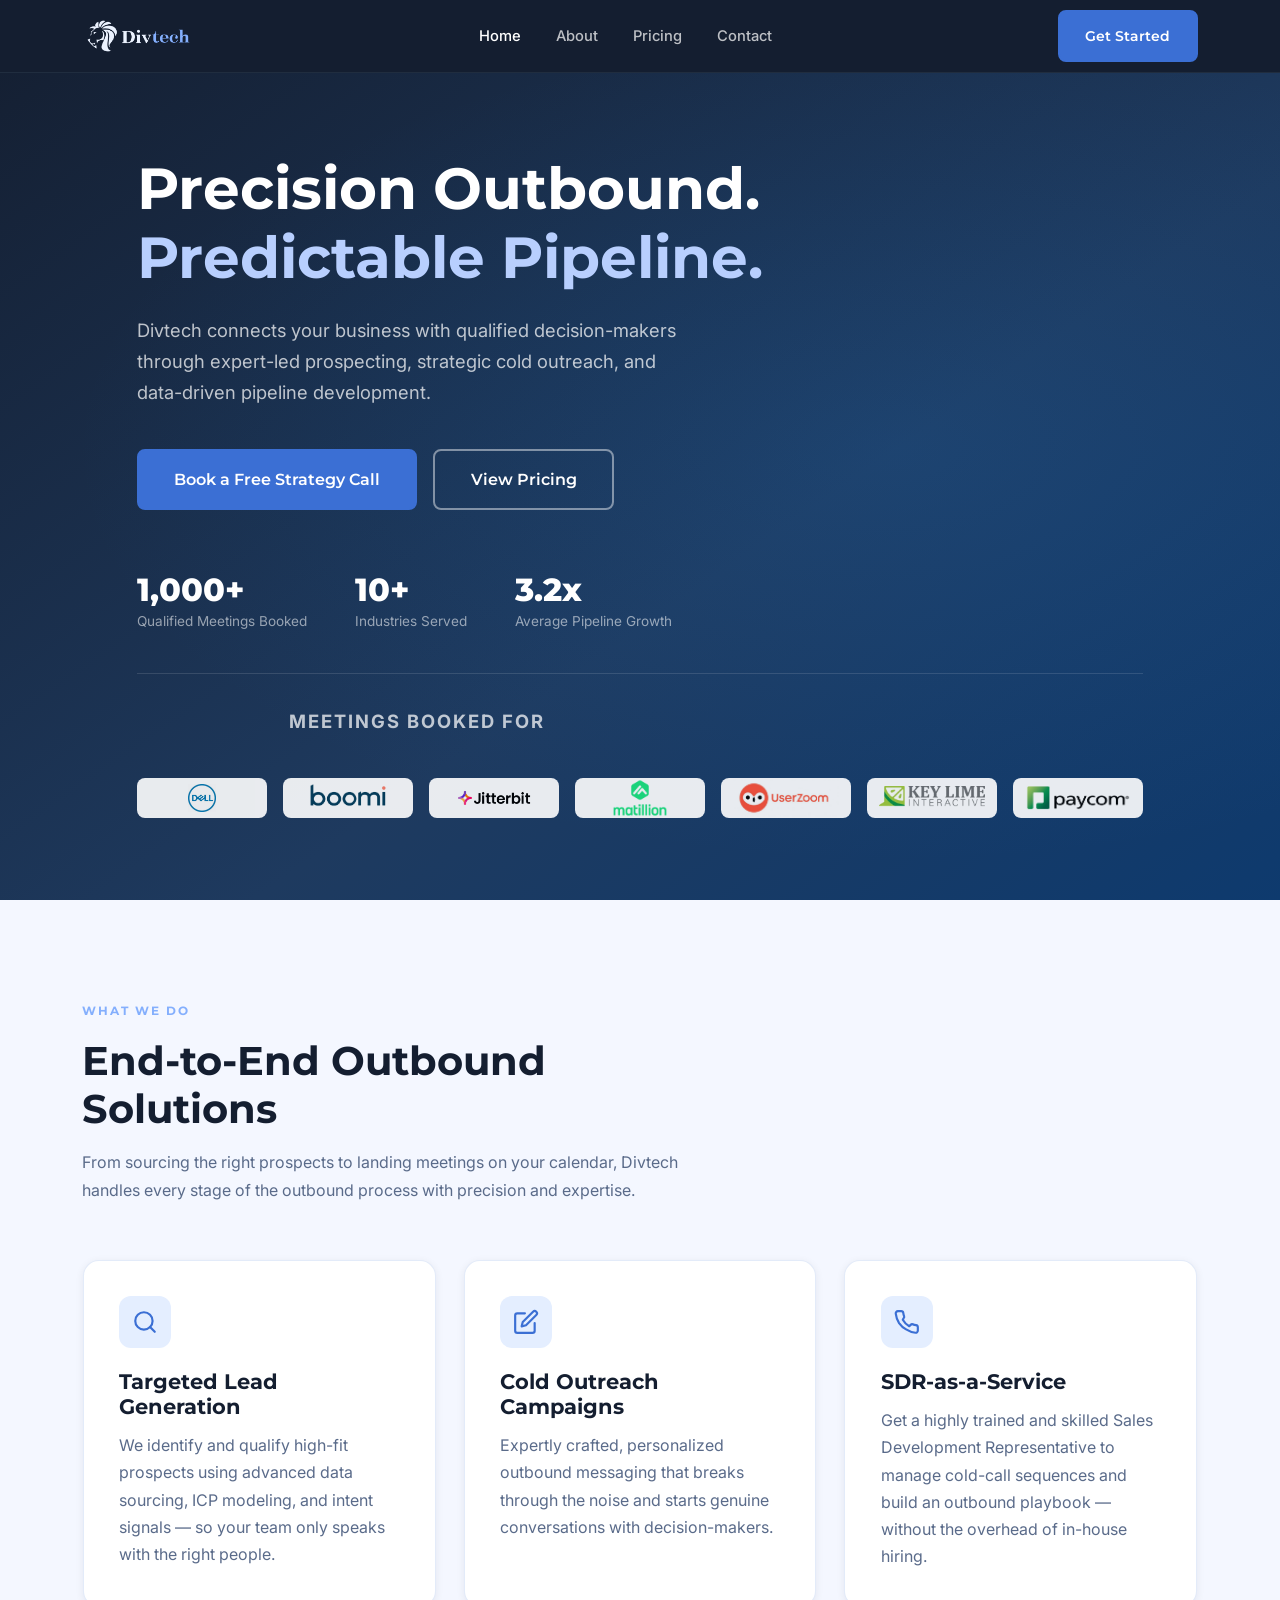
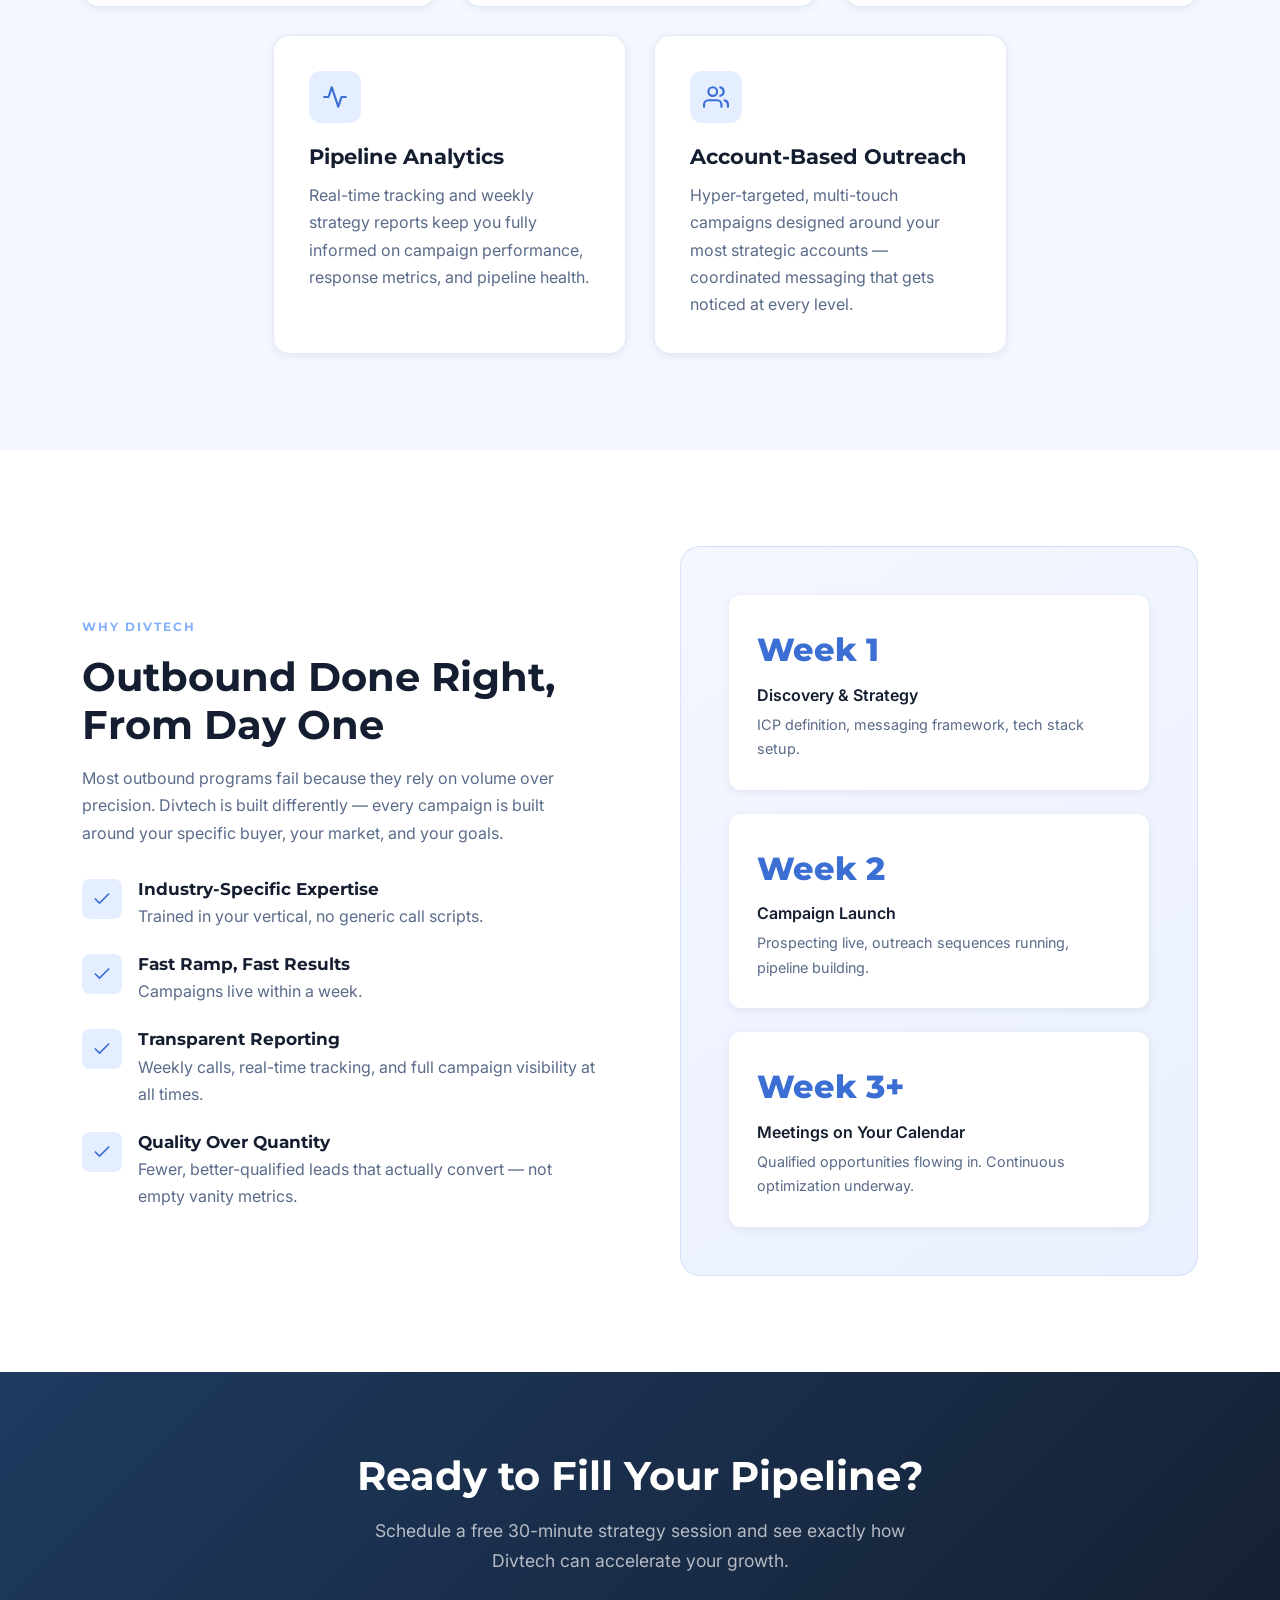
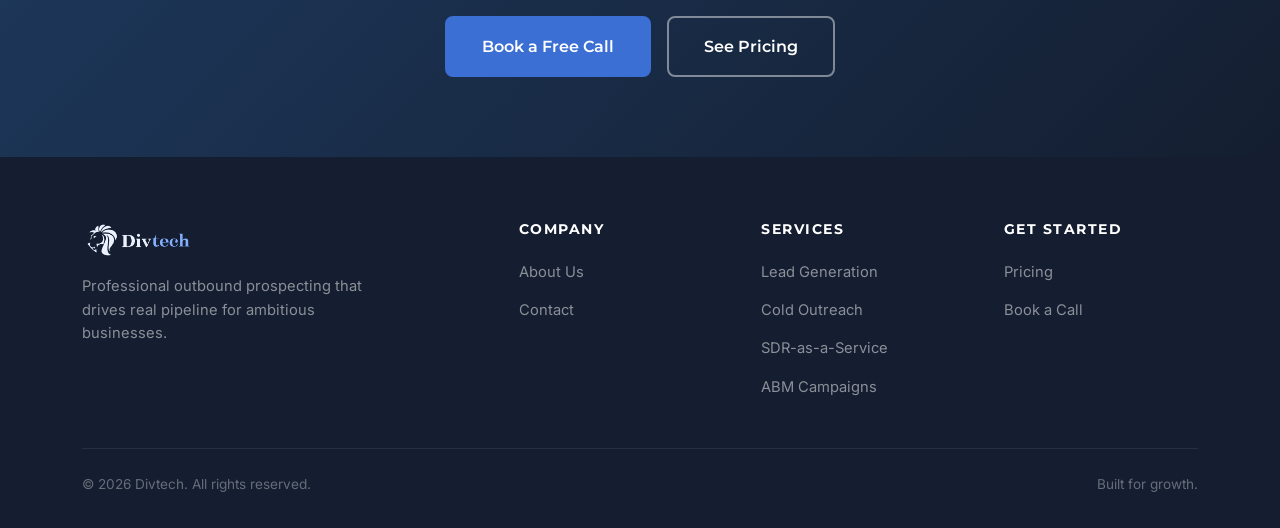
==== commit bc225034: "Move client logos to full-width horizontal row at bottom of hero" ====
--- a/index.html
+++ b/index.html
@@ -35,26 +35,24 @@
   <!-- HERO -->
   <section class="hero">
     <div class="container hero-inner">
-      <div class="hero-content">
-        <h1>Precision Outbound.<br><span>Predictable Pipeline.</span></h1>
-        <p>Divtech connects your business with qualified decision-makers through expert-led prospecting, strategic cold outreach, and data-driven pipeline development.</p>
-        <div class="hero-cta">
-          <a href="contact.html" class="btn btn-primary btn-lg">Book a Free Strategy Call</a>
-          <a href="pricing.html" class="btn btn-outline-white btn-lg">View Pricing</a>
-        </div>
-        <div class="hero-stats">
-          <div>
-            <div class="hero-stat-num">1,000+</div>
-            <div class="hero-stat-label">Qualified Meetings Booked</div>
-          </div>
-          <div>
-            <div class="hero-stat-num">10+</div>
-            <div class="hero-stat-label">Industries Served</div>
-          </div>
-          <div>
-            <div class="hero-stat-num">3.2x</div>
-            <div class="hero-stat-label">Average Pipeline Growth</div>
-          </div>
+      <h1>Precision Outbound.<br><span>Predictable Pipeline.</span></h1>
+      <p>Divtech connects your business with qualified decision-makers through expert-led prospecting, strategic cold outreach, and data-driven pipeline development.</p>
+      <div class="hero-cta">
+        <a href="contact.html" class="btn btn-primary btn-lg">Book a Free Strategy Call</a>
+        <a href="pricing.html" class="btn btn-outline-white btn-lg">View Pricing</a>
+      </div>
+      <div class="hero-stats">
+        <div>
+          <div class="hero-stat-num">1,000+</div>
+          <div class="hero-stat-label">Qualified Meetings Booked</div>
+        </div>
+        <div>
+          <div class="hero-stat-num">10+</div>
+          <div class="hero-stat-label">Industries Served</div>
+        </div>
+        <div>
+          <div class="hero-stat-num">3.2x</div>
+          <div class="hero-stat-label">Average Pipeline Growth</div>
         </div>
       </div>
 
--- a/css/styles.css
+++ b/css/styles.css
@@ -171,11 +171,9 @@
 .grid-4 { display: grid; grid-template-columns: repeat(4, 1fr); gap: 1.5rem; }
 
 /* ── CLIENTS BAR ── */
-.hero-inner { display: flex; align-items: center; justify-content: space-between; gap: 3rem; }
-.hero-content { flex: 1; }
-.hero-clients { flex-shrink: 0; display: flex; flex-direction: column; align-items: center; }
-.hero-clients-label { font-size: 0.72rem; font-weight: 700; letter-spacing: 2px; text-transform: uppercase; color: rgba(255,255,255,0.45); margin-bottom: 1rem; text-align: center; }
-.hero-clients-logos { display: flex; flex-direction: column; gap: 0.6rem; }
+.hero-clients { margin-top: 2.5rem; padding-top: 2rem; border-top: 1px solid rgba(255,255,255,0.12); width: 100%; }
+.hero-clients-label { font-size: 0.72rem; font-weight: 700; letter-spacing: 2px; text-transform: uppercase; color: rgba(255,255,255,0.45); margin-bottom: 1.25rem; text-align: center; }
+.hero-clients-logos { display: flex; flex-direction: row; flex-wrap: wrap; justify-content: center; gap: 1rem; }
 .logo-pill { background: #ffffff; border-radius: 8px; padding: 6px 12px; width: 130px; height: 40px; display: flex; align-items: center; justify-content: center; opacity: 0.9; transition: opacity 0.2s; }
 .logo-pill:hover { opacity: 1; }
 .logo-pill img { max-width: 100%; max-height: 100%; object-fit: contain; background: none; }
@@ -370,12 +368,10 @@
   .nav-toggle { display: flex; }
   .nav-right { display: none; }
   .hero-stats { gap: 2rem; justify-content: center; }
-  .hero-inner { flex-direction: column; text-align: center; }
-  .hero-content { text-align: center; }
+  .hero-inner { text-align: center; }
   .hero h1, .hero p { text-align: center; }
   .hero-cta { justify-content: center; }
-  .hero-clients { width: 100%; }
-  .hero-clients-logos { flex-direction: row; flex-wrap: wrap; justify-content: center; }
+  
   .stats-bar-inner { justify-content: center; }
   .section-header { text-align: center; }
   .why-list { text-align: left; }
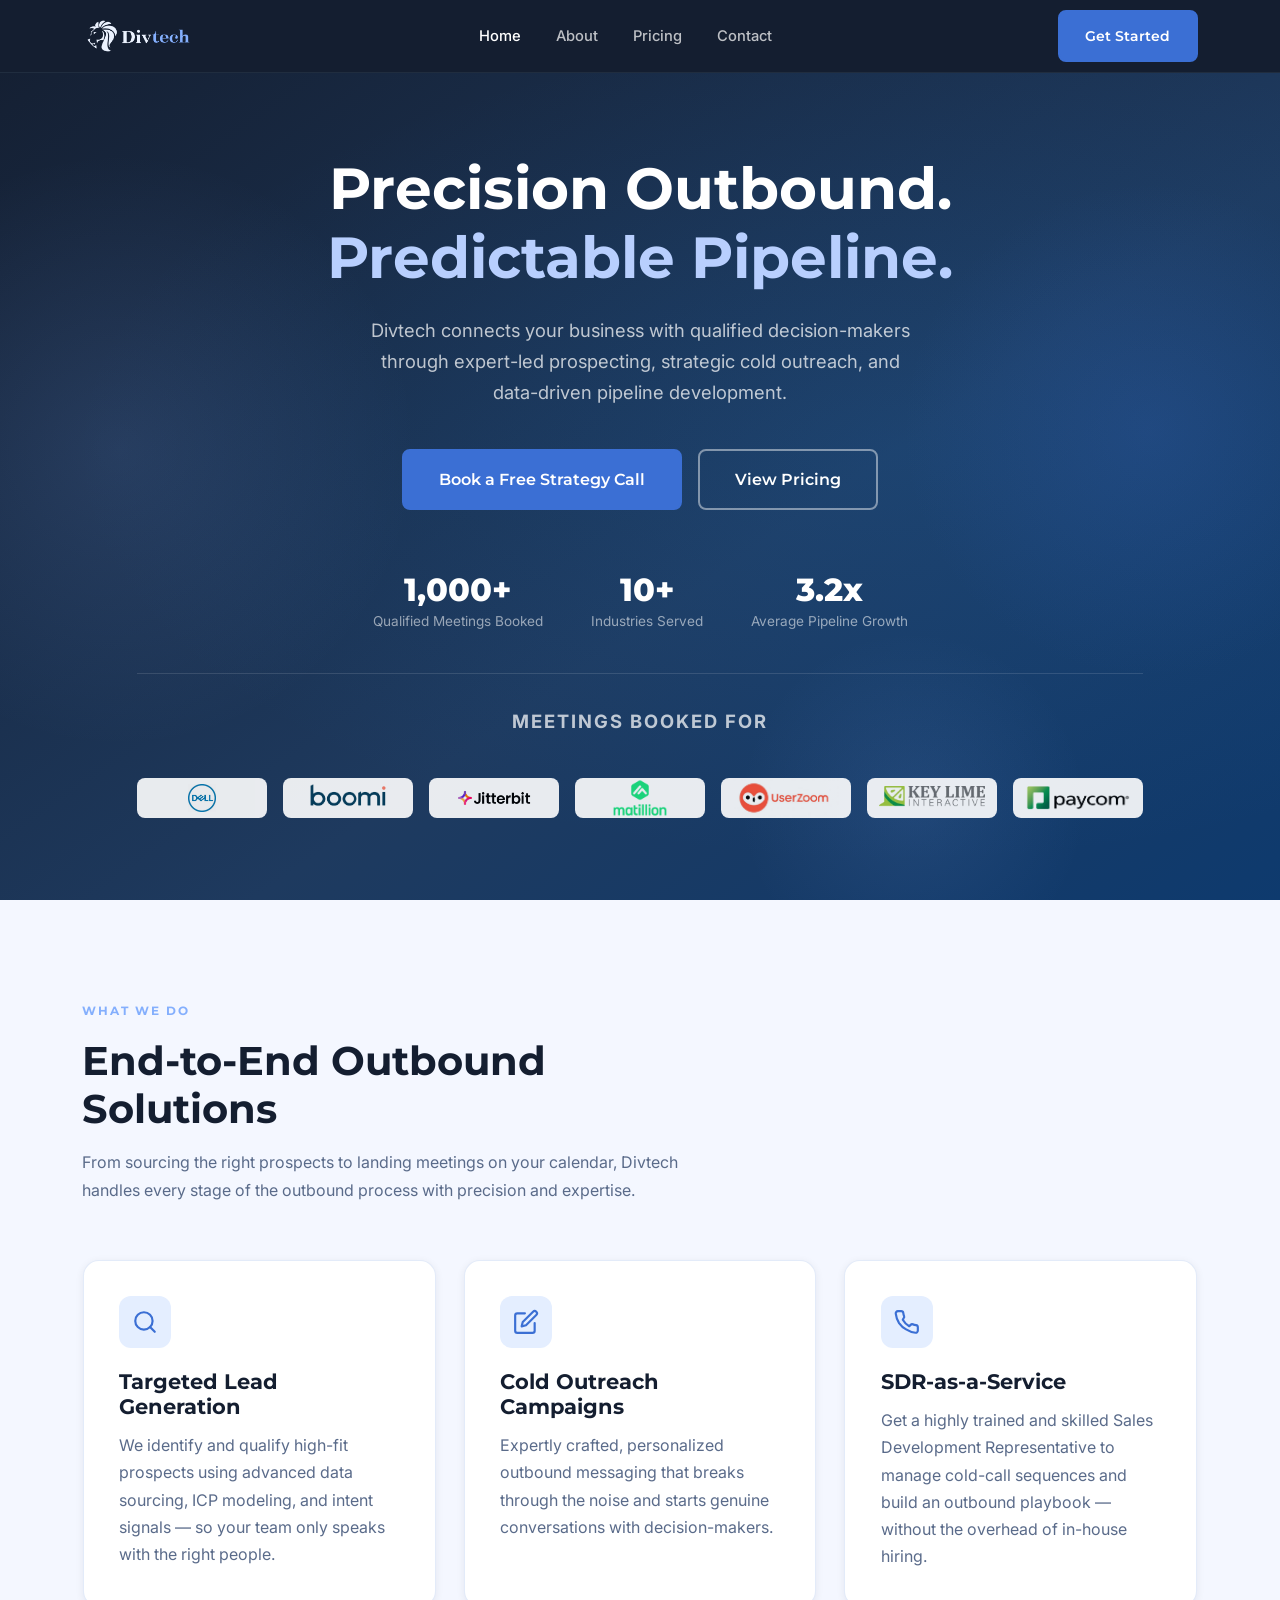
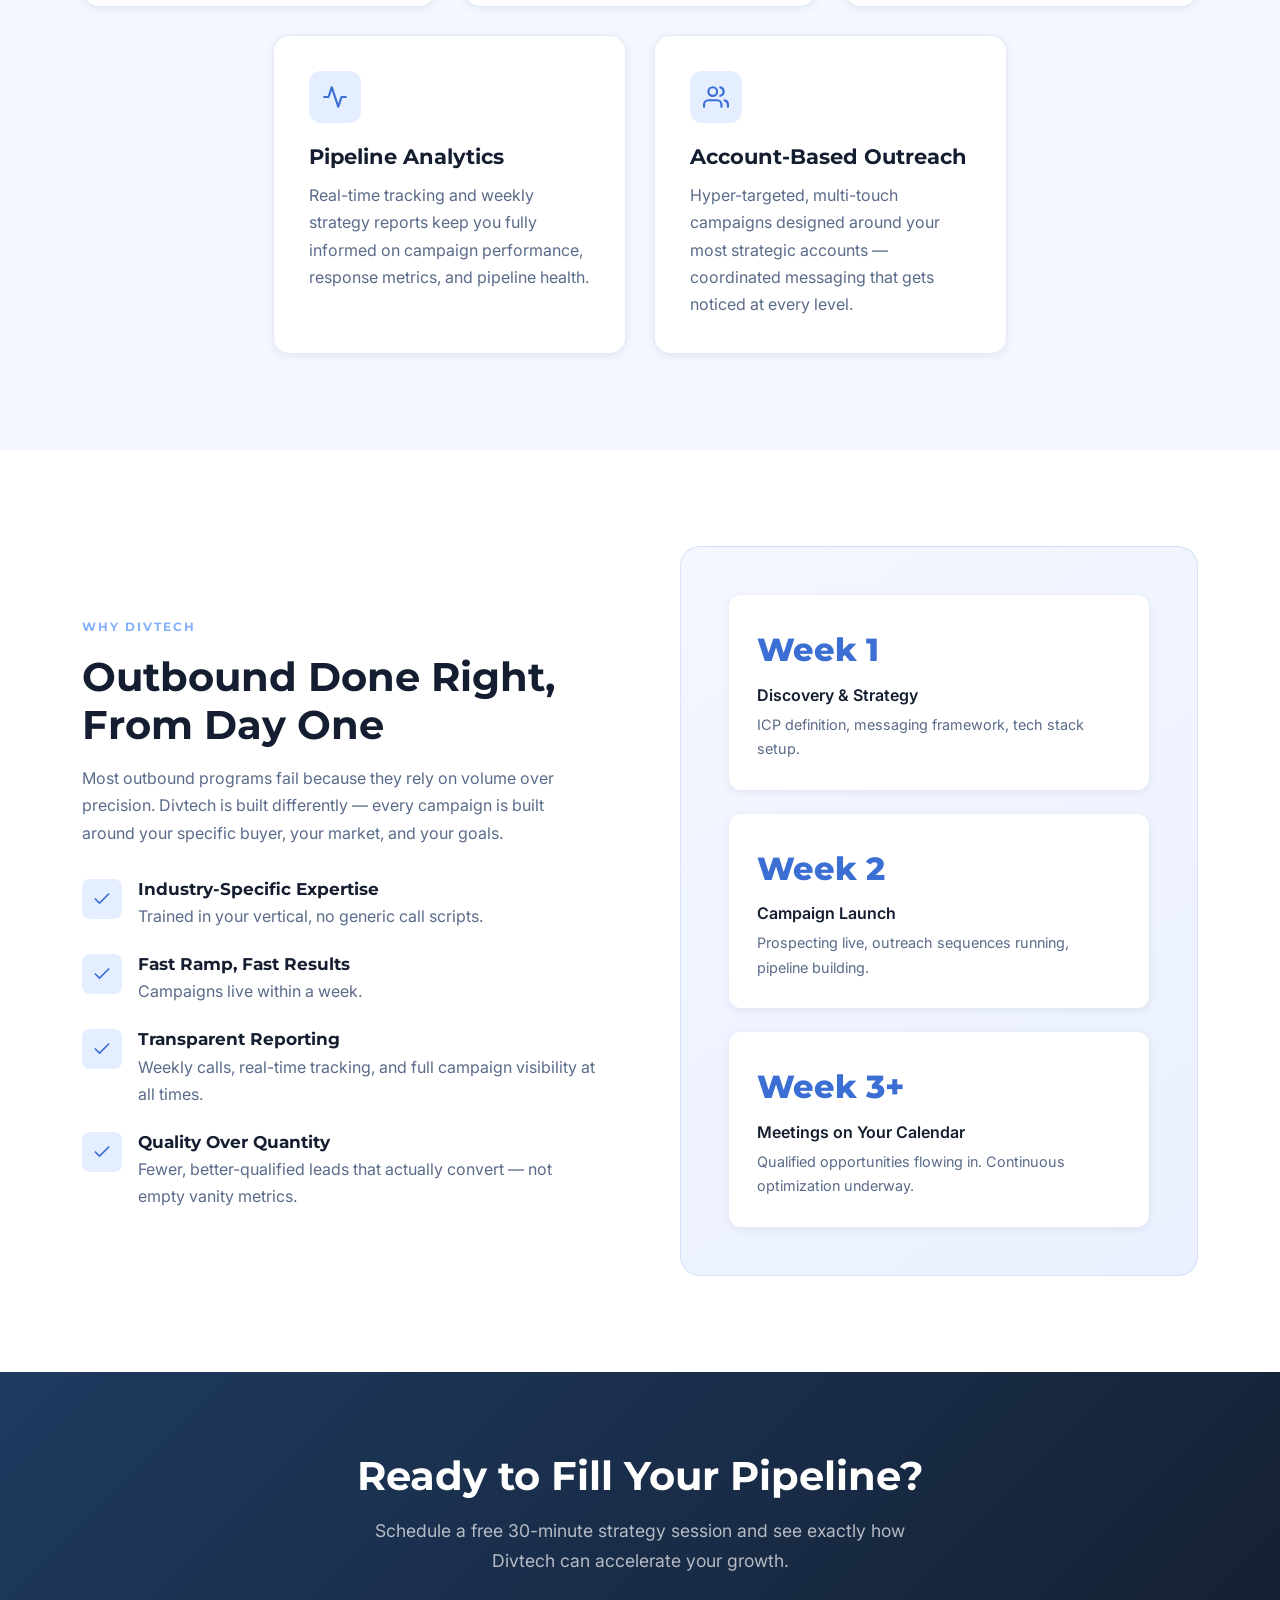
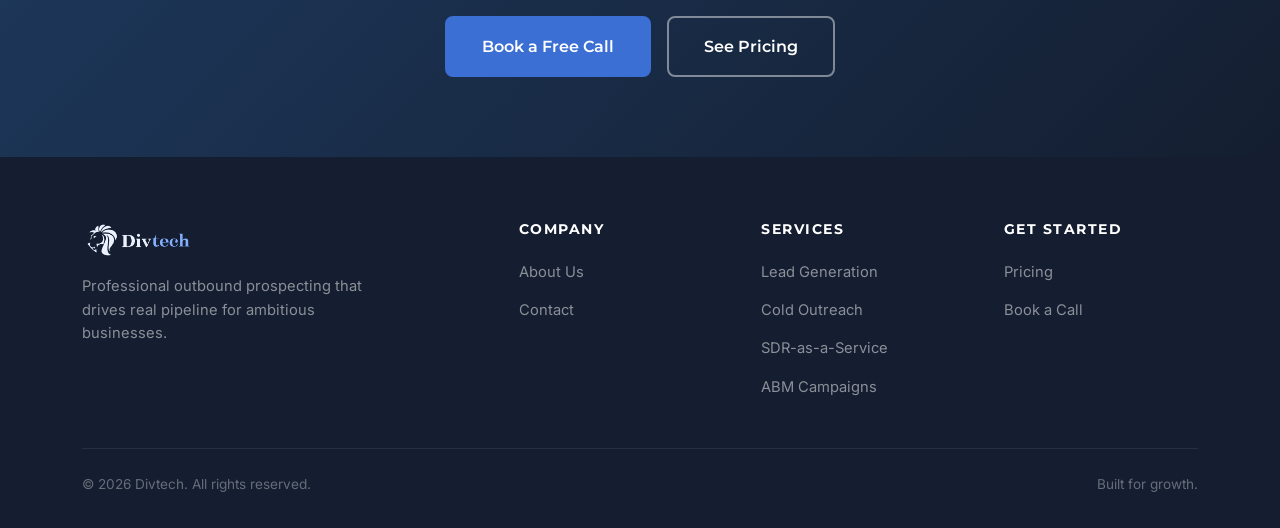
==== commit 644a7e37: "Add floating glow orbs to hero banner sides" ====
--- a/index.html
+++ b/index.html
@@ -34,6 +34,9 @@
 
   <!-- HERO -->
   <section class="hero">
+    <div class="hero-orb hero-orb-left"></div>
+    <div class="hero-orb hero-orb-right"></div>
+    <div class="hero-orb hero-orb-bottom"></div>
     <div class="container hero-inner">
       <h1>Precision Outbound.<br><span>Predictable Pipeline.</span></h1>
       <p>Divtech connects your business with qualified decision-makers through expert-led prospecting, strategic cold outreach, and data-driven pipeline development.</p>
--- a/css/styles.css
+++ b/css/styles.css
@@ -109,6 +109,12 @@
 .btn-outline:hover { background: var(--blue); color: var(--white); }
 .btn-lg { padding: 0.95rem 2.2rem; font-size: 1rem; }
 
+/* ── HERO ORBS ── */
+.hero-orb { position: absolute; border-radius: 50%; pointer-events: none; z-index: 0; }
+.hero-orb-left { width: 600px; height: 600px; background: radial-gradient(circle, rgba(132,175,253,0.13) 0%, transparent 70%); left: -180px; top: 50%; transform: translateY(-50%); }
+.hero-orb-right { width: 500px; height: 500px; background: radial-gradient(circle, rgba(59,111,212,0.18) 0%, transparent 70%); right: -120px; top: 20%; }
+.hero-orb-bottom { width: 350px; height: 350px; background: radial-gradient(circle, rgba(132,175,253,0.10) 0%, transparent 70%); right: 15%; bottom: -80px; }
+
 /* ── HERO ── */
 .hero {
   min-height: 100vh;
@@ -122,7 +128,7 @@
   position: absolute; inset: 0;
   background: radial-gradient(ellipse at 70% 50%, rgba(26,111,191,0.18) 0%, transparent 65%);
 }
-.hero-inner { position: relative; z-index: 1; padding: 80px 0; }
+.hero-inner { position: relative; z-index: 1; padding: 80px 0; text-align: center; }
 .hero-badge {
   display: inline-flex; align-items: center; gap: 0.5rem;
   background: rgba(174,214,241,0.1); border: 1px solid rgba(174,214,241,0.25);
@@ -130,11 +136,11 @@
   font-size: 0.82rem; font-weight: 600; letter-spacing: 0.5px;
   margin-bottom: 1.8rem;
 }
-.hero h1 { color: var(--white); margin-bottom: 1.4rem; max-width: 700px; }
+.hero h1 { color: var(--white); margin-bottom: 1.4rem; max-width: 700px; margin-left: auto; margin-right: auto; }
 .hero h1 span { color: var(--blue-light); }
-.hero p { font-size: 1.15rem; color: rgba(255,255,255,0.72); max-width: 560px; margin-bottom: 2.5rem; }
-.hero-cta { display: flex; gap: 1rem; flex-wrap: wrap; margin-bottom: 4rem; }
-.hero-stats { display: flex; gap: 3rem; flex-wrap: wrap; }
+.hero p { font-size: 1.15rem; color: rgba(255,255,255,0.72); max-width: 560px; margin-bottom: 2.5rem; margin-left: auto; margin-right: auto; }
+.hero-cta { display: flex; gap: 1rem; flex-wrap: wrap; margin-bottom: 4rem; justify-content: center; }
+.hero-stats { display: flex; gap: 3rem; flex-wrap: wrap; justify-content: center; }
 .hero-stat-num {
   font-family: 'Montserrat', sans-serif;
   font-size: 2rem; font-weight: 800; color: var(--white); line-height: 1;
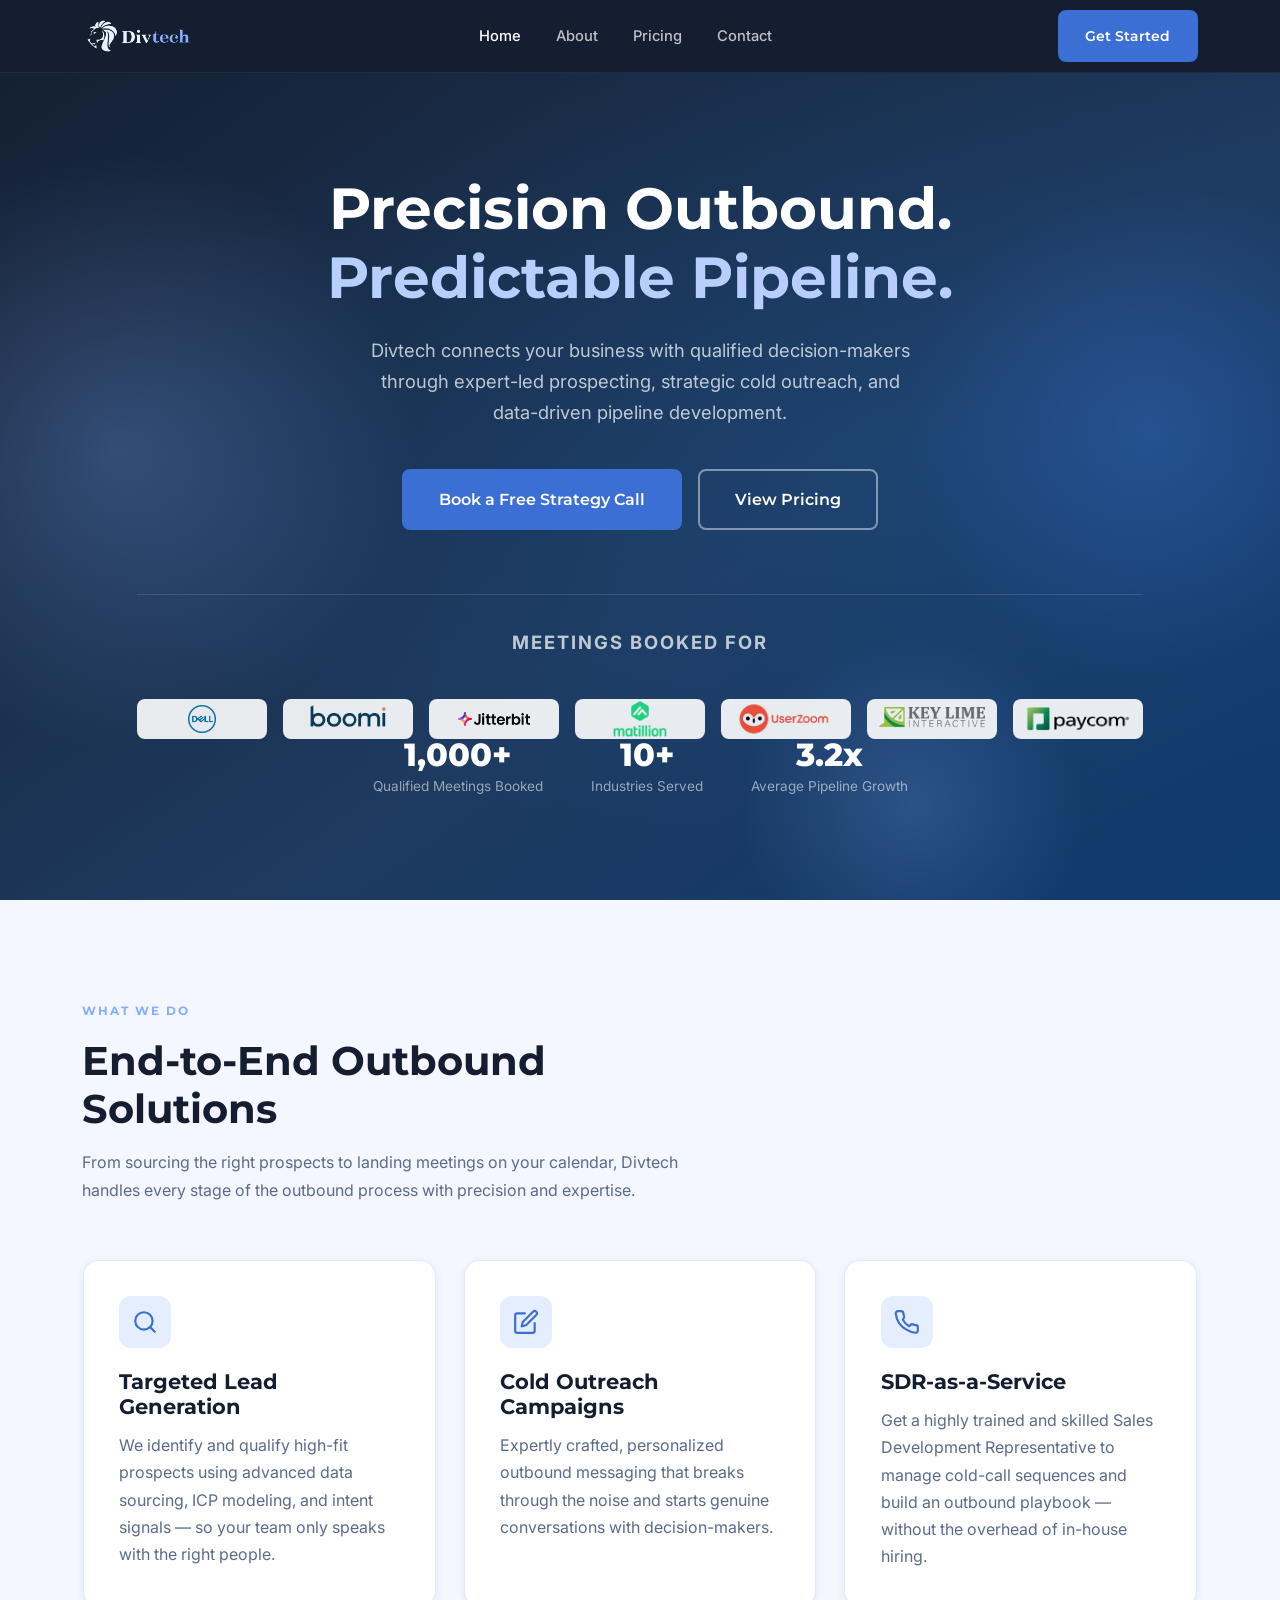
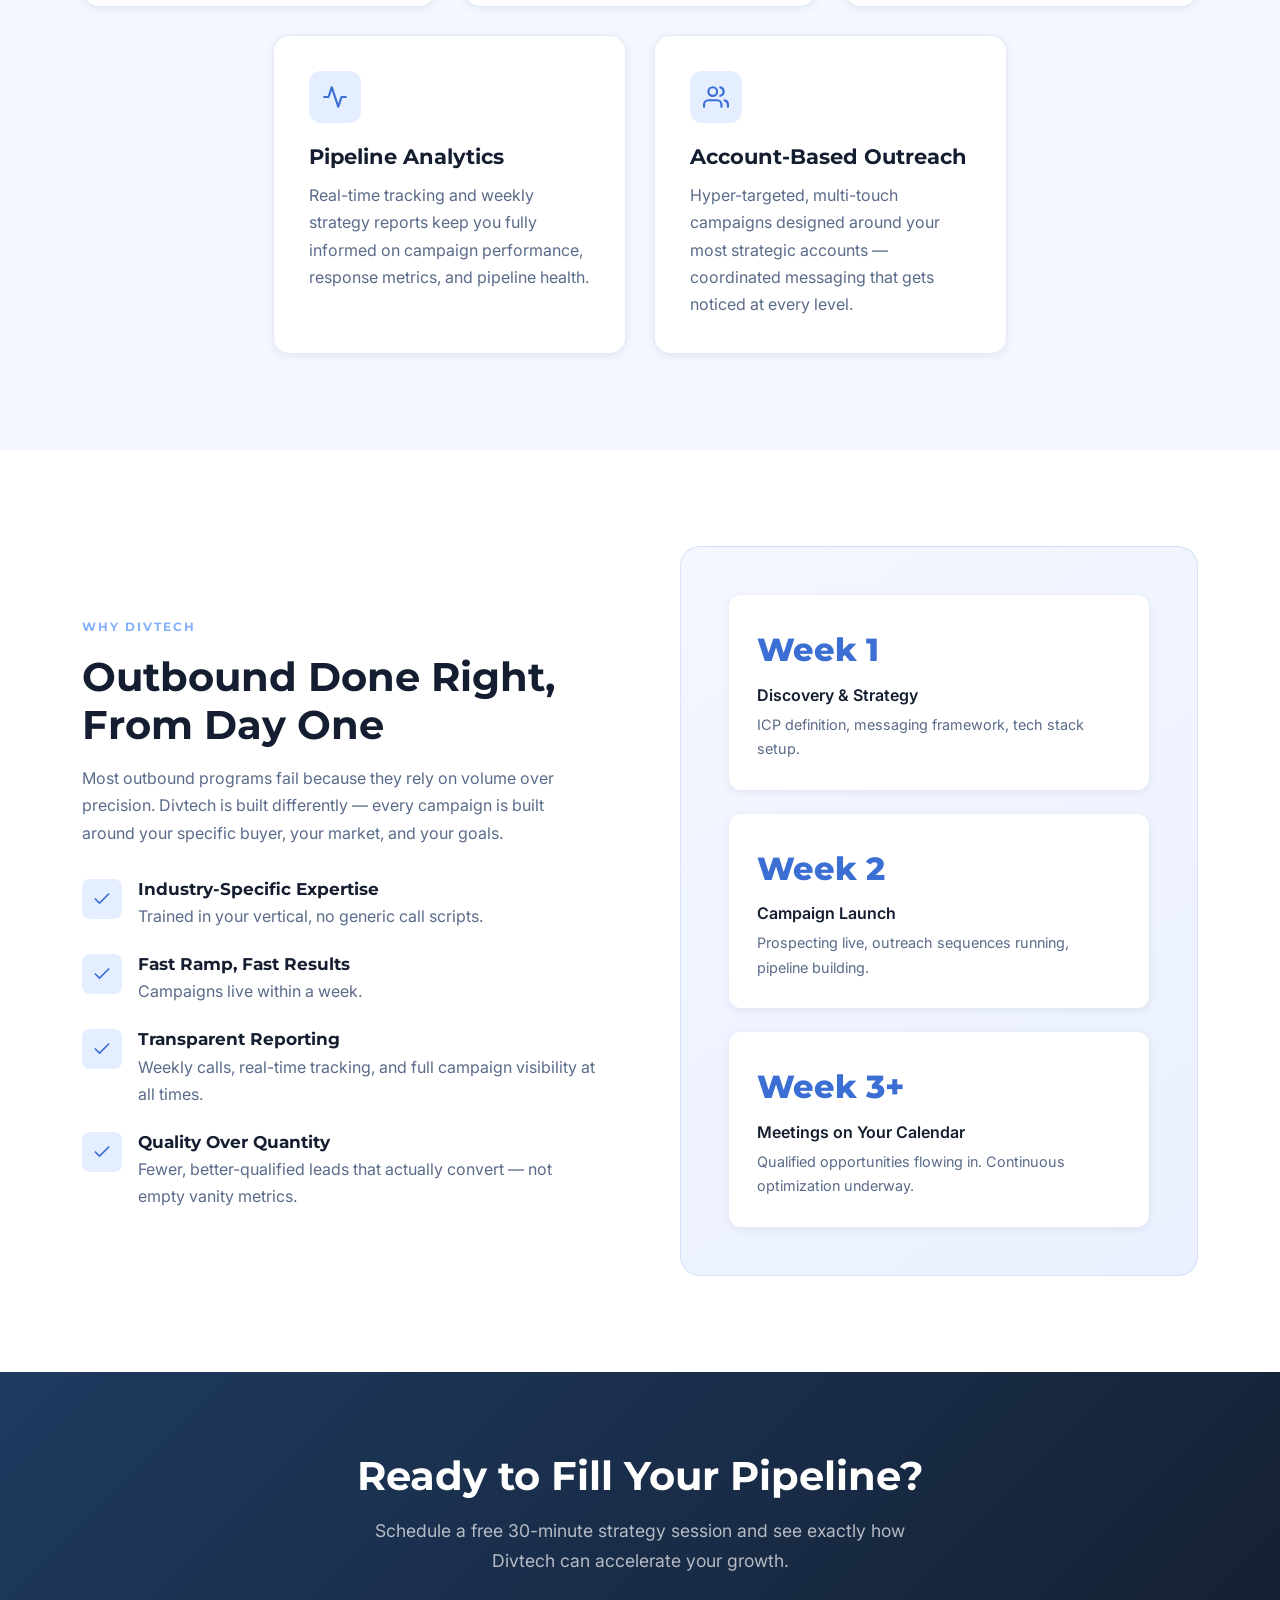
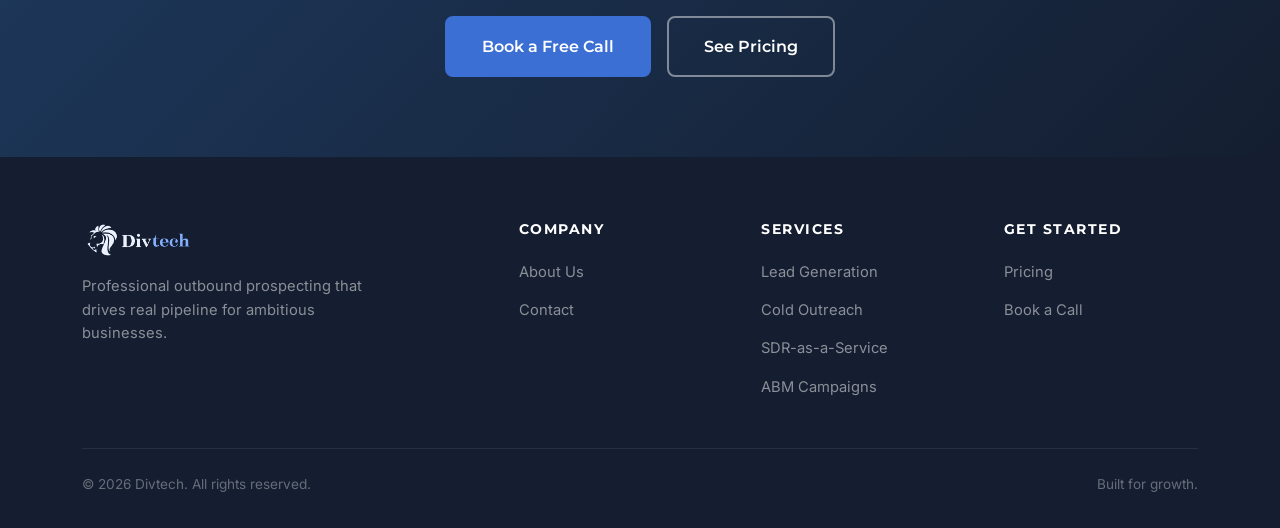
==== commit 4c9806dd: "Swap stats and logo pills order in hero" ====
--- a/index.html
+++ b/index.html
@@ -44,20 +44,6 @@
         <a href="contact.html" class="btn btn-primary btn-lg">Book a Free Strategy Call</a>
         <a href="pricing.html" class="btn btn-outline-white btn-lg">View Pricing</a>
       </div>
-      <div class="hero-stats">
-        <div>
-          <div class="hero-stat-num">1,000+</div>
-          <div class="hero-stat-label">Qualified Meetings Booked</div>
-        </div>
-        <div>
-          <div class="hero-stat-num">10+</div>
-          <div class="hero-stat-label">Industries Served</div>
-        </div>
-        <div>
-          <div class="hero-stat-num">3.2x</div>
-          <div class="hero-stat-label">Average Pipeline Growth</div>
-        </div>
-      </div>
 
       <div class="hero-clients">
         <p class="hero-clients-label">Meetings booked for</p>
@@ -69,6 +55,21 @@
           <div class="logo-pill logo-pill-2x"><img src="Client%20Logos/UserZoom_logo.png" alt="UserZoom" /></div>
           <div class="logo-pill"><img src="Client%20Logos/Key_Lime_Logo.png" alt="Key Lime Interactive" /></div>
           <div class="logo-pill"><img src="Client%20Logos/Paycom_logo.png" alt="Paycom" /></div>
+        </div>
+      </div>
+
+      <div class="hero-stats">
+        <div>
+          <div class="hero-stat-num">1,000+</div>
+          <div class="hero-stat-label">Qualified Meetings Booked</div>
+        </div>
+        <div>
+          <div class="hero-stat-num">10+</div>
+          <div class="hero-stat-label">Industries Served</div>
+        </div>
+        <div>
+          <div class="hero-stat-num">3.2x</div>
+          <div class="hero-stat-label">Average Pipeline Growth</div>
         </div>
       </div>
     </div>
--- a/css/styles.css
+++ b/css/styles.css
@@ -111,9 +111,9 @@
 
 /* ── HERO ORBS ── */
 .hero-orb { position: absolute; border-radius: 50%; pointer-events: none; z-index: 0; }
-.hero-orb-left { width: 600px; height: 600px; background: radial-gradient(circle, rgba(132,175,253,0.13) 0%, transparent 70%); left: -180px; top: 50%; transform: translateY(-50%); }
-.hero-orb-right { width: 500px; height: 500px; background: radial-gradient(circle, rgba(59,111,212,0.18) 0%, transparent 70%); right: -120px; top: 20%; }
-.hero-orb-bottom { width: 350px; height: 350px; background: radial-gradient(circle, rgba(132,175,253,0.10) 0%, transparent 70%); right: 15%; bottom: -80px; }
+.hero-orb-left { width: 600px; height: 600px; background: radial-gradient(circle, rgba(132,175,253,0.25) 0%, transparent 70%); left: -180px; top: 50%; transform: translateY(-50%); }
+.hero-orb-right { width: 500px; height: 500px; background: radial-gradient(circle, rgba(59,111,212,0.35) 0%, transparent 70%); right: -120px; top: 20%; }
+.hero-orb-bottom { width: 350px; height: 350px; background: radial-gradient(circle, rgba(132,175,253,0.20) 0%, transparent 70%); right: 15%; bottom: -80px; }
 
 /* ── HERO ── */
 .hero {
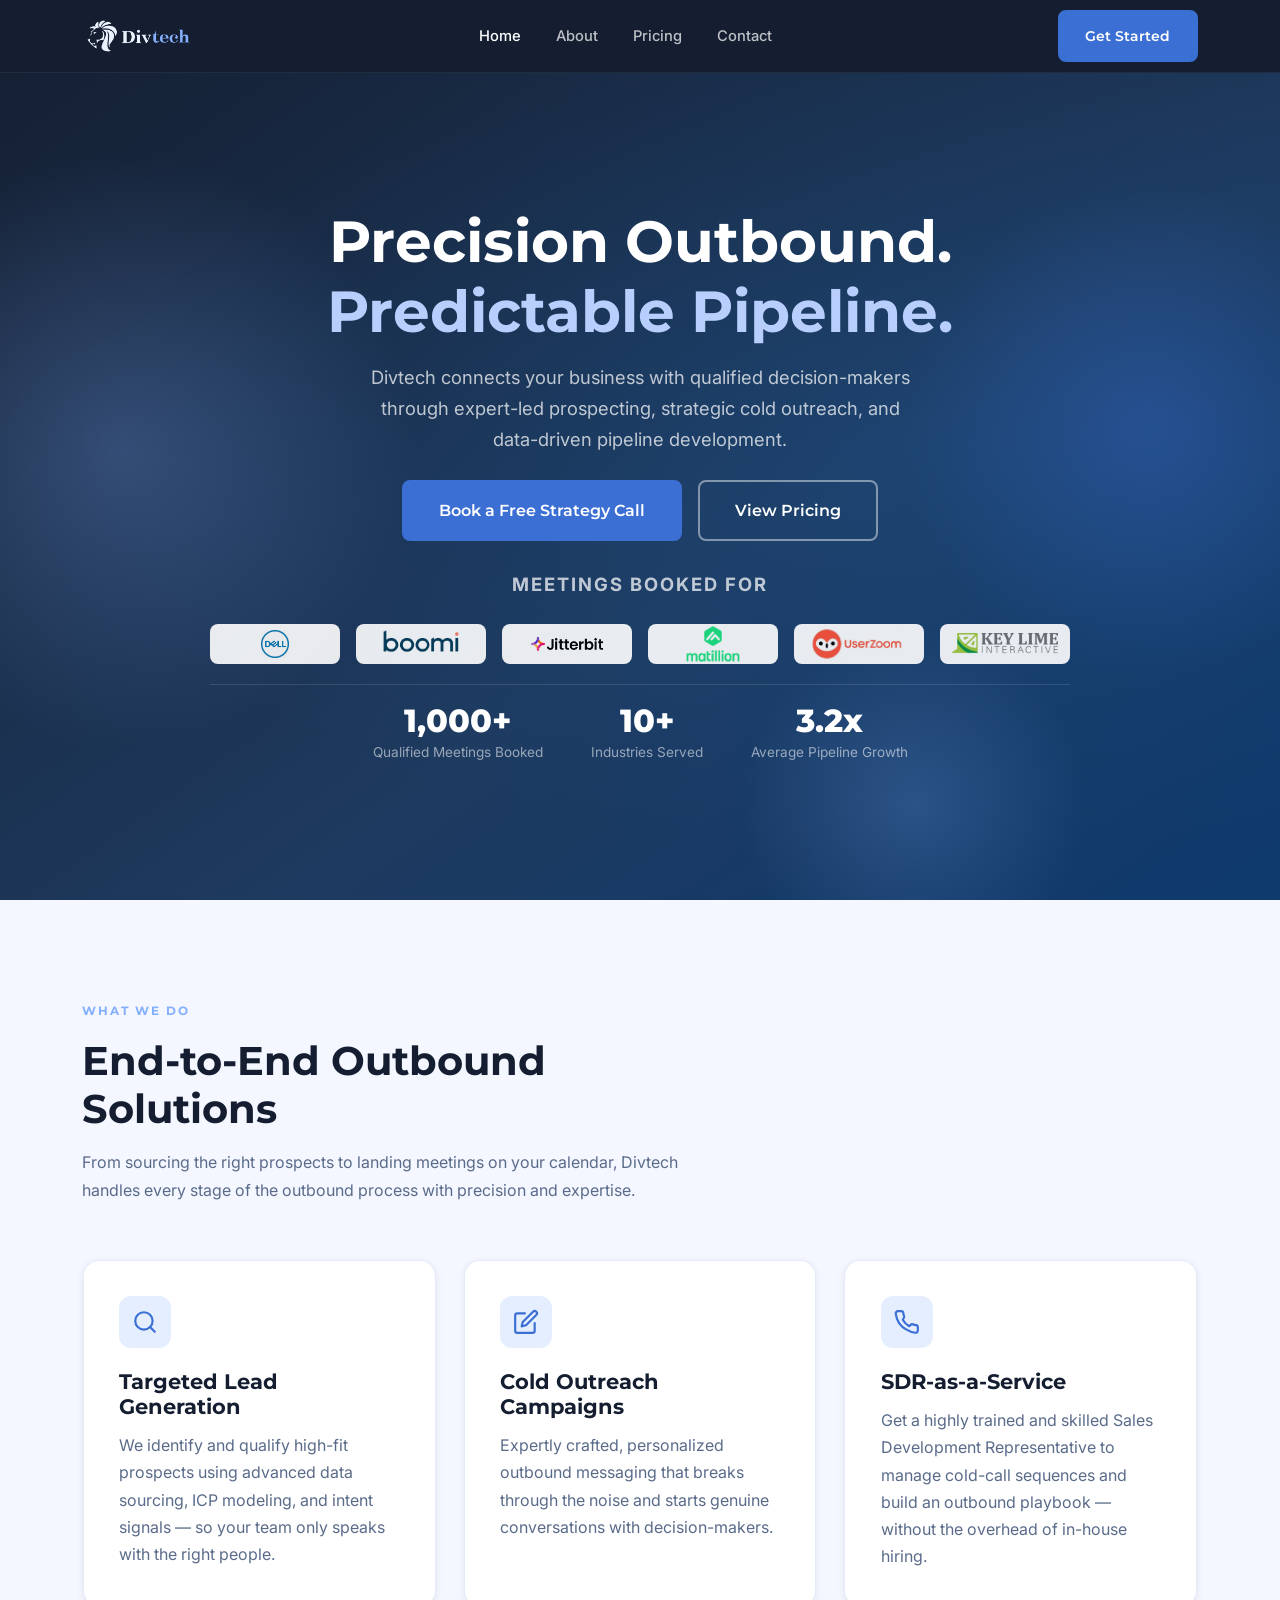
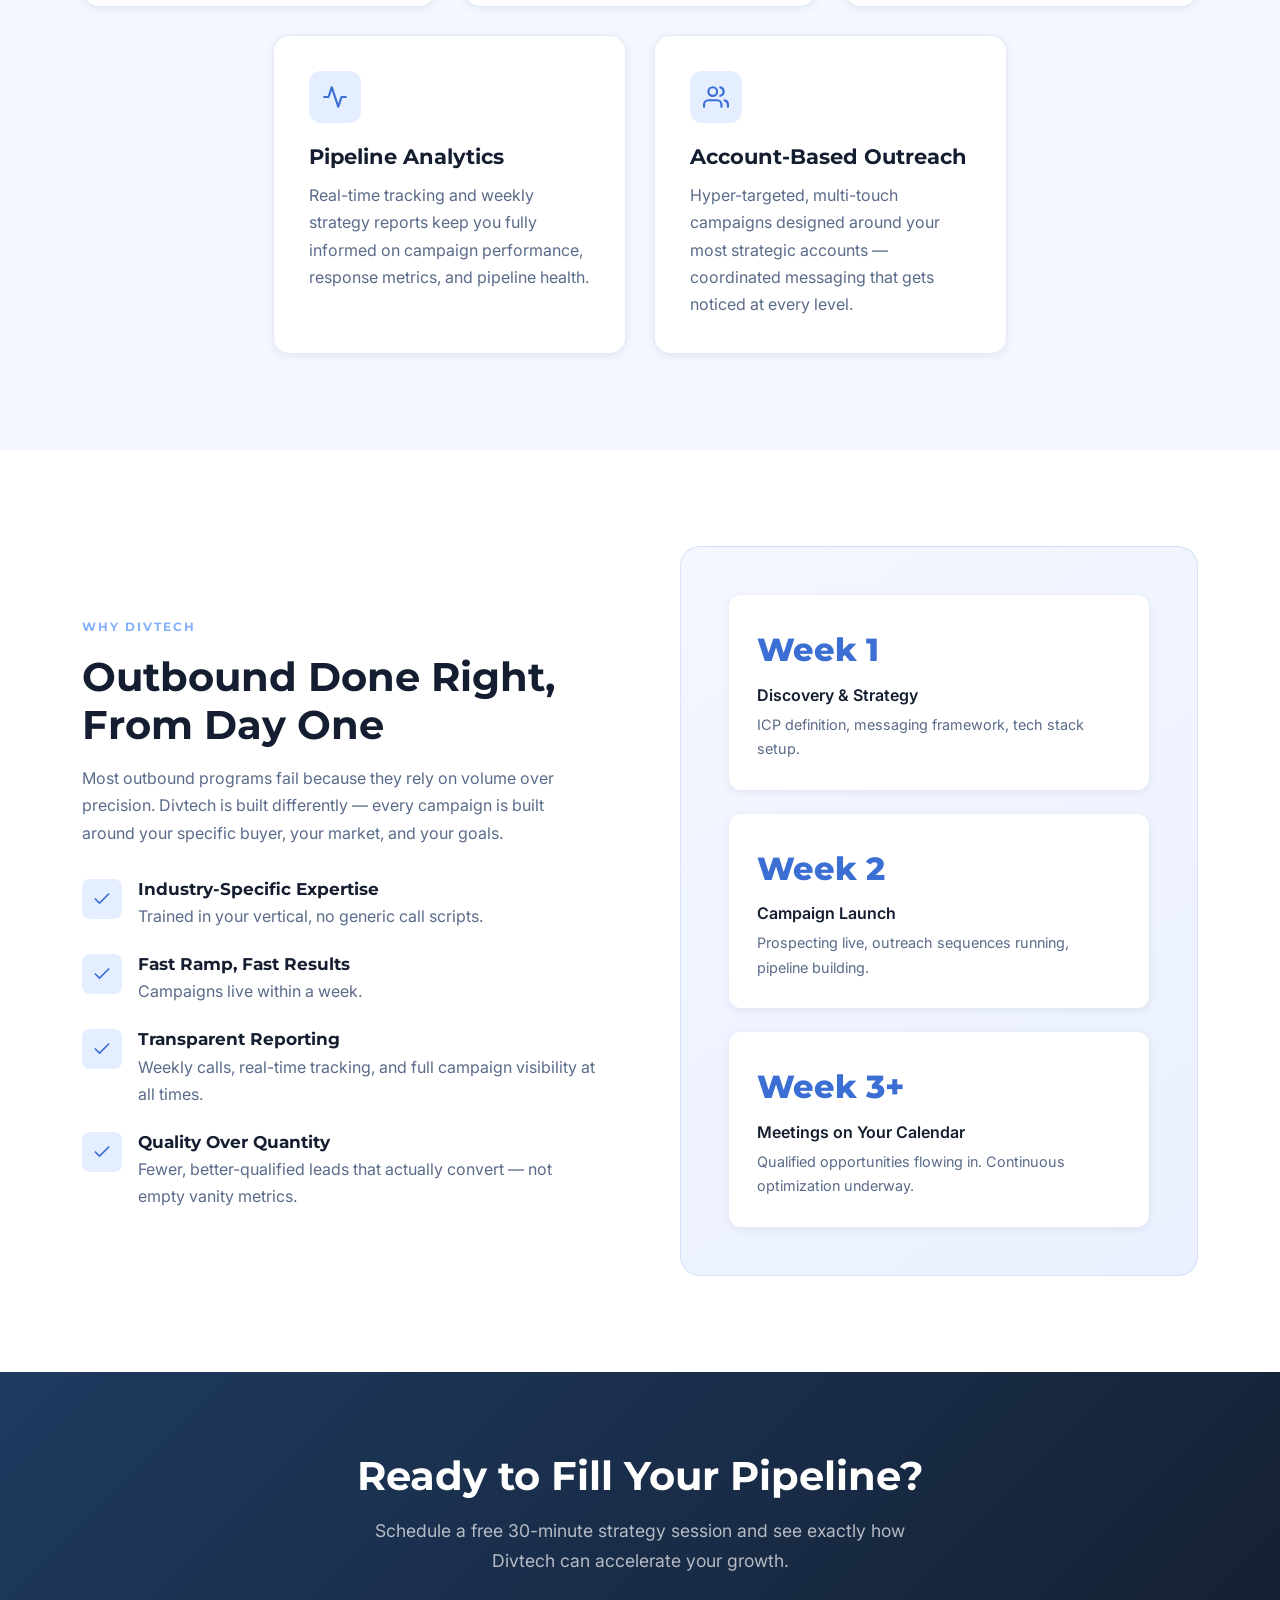
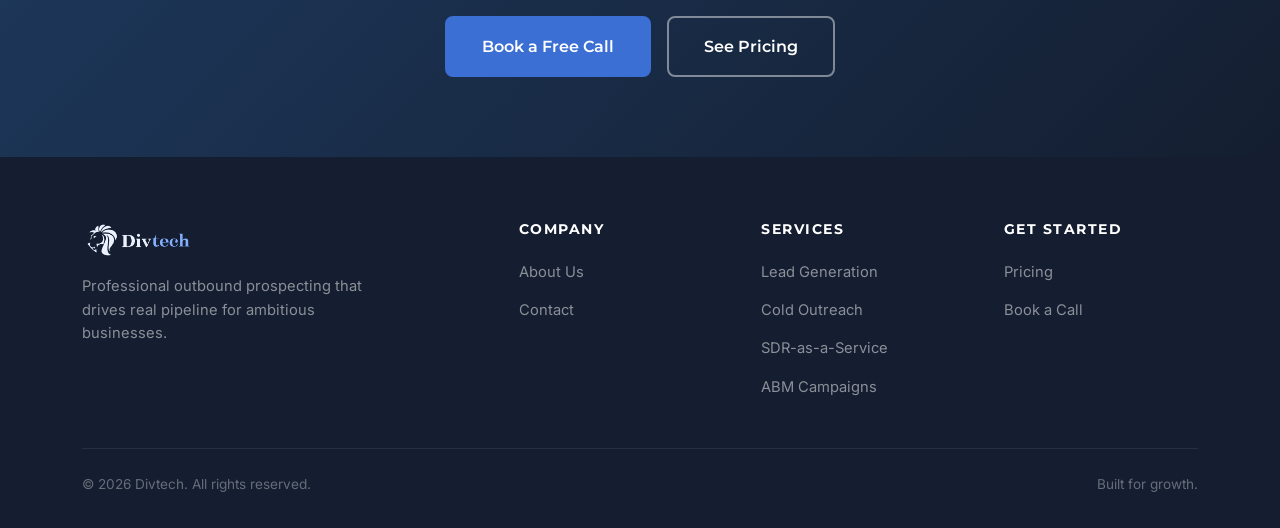
==== commit 40b46f79: "Remove Paycom logo from homepage hero" ====
--- a/index.html
+++ b/index.html
@@ -54,7 +54,6 @@
           <div class="logo-pill logo-pill-2x"><img src="Client%20Logos/Matillion_Logo.png" alt="Matillion" /></div>
           <div class="logo-pill logo-pill-2x"><img src="Client%20Logos/UserZoom_logo.png" alt="UserZoom" /></div>
           <div class="logo-pill"><img src="Client%20Logos/Key_Lime_Logo.png" alt="Key Lime Interactive" /></div>
-          <div class="logo-pill"><img src="Client%20Logos/Paycom_logo.png" alt="Paycom" /></div>
         </div>
       </div>
 
--- a/css/styles.css
+++ b/css/styles.css
@@ -128,7 +128,7 @@
   position: absolute; inset: 0;
   background: radial-gradient(ellipse at 70% 50%, rgba(26,111,191,0.18) 0%, transparent 65%);
 }
-.hero-inner { position: relative; z-index: 1; padding: 80px 0; text-align: center; }
+.hero-inner { position: relative; z-index: 1; padding: 50px 0; text-align: center; }
 .hero-badge {
   display: inline-flex; align-items: center; gap: 0.5rem;
   background: rgba(174,214,241,0.1); border: 1px solid rgba(174,214,241,0.25);
@@ -136,10 +136,10 @@
   font-size: 0.82rem; font-weight: 600; letter-spacing: 0.5px;
   margin-bottom: 1.8rem;
 }
-.hero h1 { color: var(--white); margin-bottom: 1.4rem; max-width: 700px; margin-left: auto; margin-right: auto; }
+.hero h1 { color: var(--white); margin-bottom: 1rem; max-width: 700px; margin-left: auto; margin-right: auto; }
 .hero h1 span { color: var(--blue-light); }
-.hero p { font-size: 1.15rem; color: rgba(255,255,255,0.72); max-width: 560px; margin-bottom: 2.5rem; margin-left: auto; margin-right: auto; }
-.hero-cta { display: flex; gap: 1rem; flex-wrap: wrap; margin-bottom: 4rem; justify-content: center; }
+.hero p { font-size: 1.15rem; color: rgba(255,255,255,0.72); max-width: 560px; margin-bottom: 1.5rem; margin-left: auto; margin-right: auto; }
+.hero-cta { display: flex; gap: 1rem; flex-wrap: wrap; margin-bottom: 1.75rem; justify-content: center; }
 .hero-stats { display: flex; gap: 3rem; flex-wrap: wrap; justify-content: center; }
 .hero-stat-num {
   font-family: 'Montserrat', sans-serif;
@@ -177,8 +177,9 @@
 .grid-4 { display: grid; grid-template-columns: repeat(4, 1fr); gap: 1.5rem; }
 
 /* ── CLIENTS BAR ── */
-.hero-clients { margin-top: 2.5rem; padding-top: 2rem; border-top: 1px solid rgba(255,255,255,0.12); width: 100%; }
-.hero-clients-label { font-size: 0.72rem; font-weight: 700; letter-spacing: 2px; text-transform: uppercase; color: rgba(255,255,255,0.45); margin-bottom: 1.25rem; text-align: center; }
+.hero-clients { margin-top: 1.25rem; width: 100%; }
+.hero-stats { border-top: 1px solid rgba(255,255,255,0.12); padding-top: 1.25rem; margin-top: 1.25rem; }
+.hero-clients-label { font-size: 0.72rem; font-weight: 700; letter-spacing: 2px; text-transform: uppercase; color: rgba(255,255,255,0.45); margin-bottom: 0.75rem; text-align: center; }
 .hero-clients-logos { display: flex; flex-direction: row; flex-wrap: wrap; justify-content: center; gap: 1rem; }
 .logo-pill { background: #ffffff; border-radius: 8px; padding: 6px 12px; width: 130px; height: 40px; display: flex; align-items: center; justify-content: center; opacity: 0.9; transition: opacity 0.2s; }
 .logo-pill:hover { opacity: 1; }
@@ -220,7 +221,9 @@
 .cta-btns { display: flex; justify-content: center; gap: 1rem; flex-wrap: wrap; }
 
 /* ── PRICING ── */
-.pricing-grid { display: grid; grid-template-columns: repeat(4, 1fr); gap: 1.5rem; align-items: start; }
+.pricing-banner { background: rgba(132,175,253,0.12); border: 1px solid rgba(132,175,253,0.35); border-radius: 12px; padding: 1.25rem 1.75rem; margin-bottom: 2.5rem; font-size: 0.95rem; color: var(--text-muted); line-height: 1.7; text-align: center; }
+.pricing-grid { display: flex; flex-wrap: wrap; justify-content: center; gap: 1.5rem; align-items: start; }
+.pricing-grid .pricing-card { width: calc(33.33% - 1.2rem); }
 .pricing-card {
   background: var(--white); border-radius: var(--radius-lg);
   padding: 2.5rem 2rem; border: 1px solid var(--border); box-shadow: var(--shadow-sm);
@@ -347,16 +350,18 @@
 
 /* ── RESPONSIVE ── */
 @media (max-width: 1024px) {
-  .grid-3, .services-grid, .pricing-grid, .reviews-grid { grid-template-columns: repeat(2, 1fr); }
+  .grid-3, .services-grid, .reviews-grid { grid-template-columns: repeat(2, 1fr); }
   .grid-4 { grid-template-columns: repeat(2, 1fr); }
   .footer-grid { grid-template-columns: 1fr 1fr; }
   .pricing-card.featured { transform: none; }
+  .pricing-grid .pricing-card { width: calc(50% - 1rem); }
   .why-grid, .about-grid, .contact-grid { grid-template-columns: 1fr; gap: 3rem; }
 }
 @media (max-width: 768px) {
   .section { padding: 64px 0; }
-  .grid-2, .grid-3, .pricing-grid, .reviews-grid, .values-grid { grid-template-columns: 1fr; }
+  .grid-2, .grid-3, .reviews-grid, .values-grid { grid-template-columns: 1fr; }
   .services-grid .card { width: 100%; }
+  .pricing-grid .pricing-card { width: 100%; }
   .nav-links {
     display: none;
     flex-direction: column;
